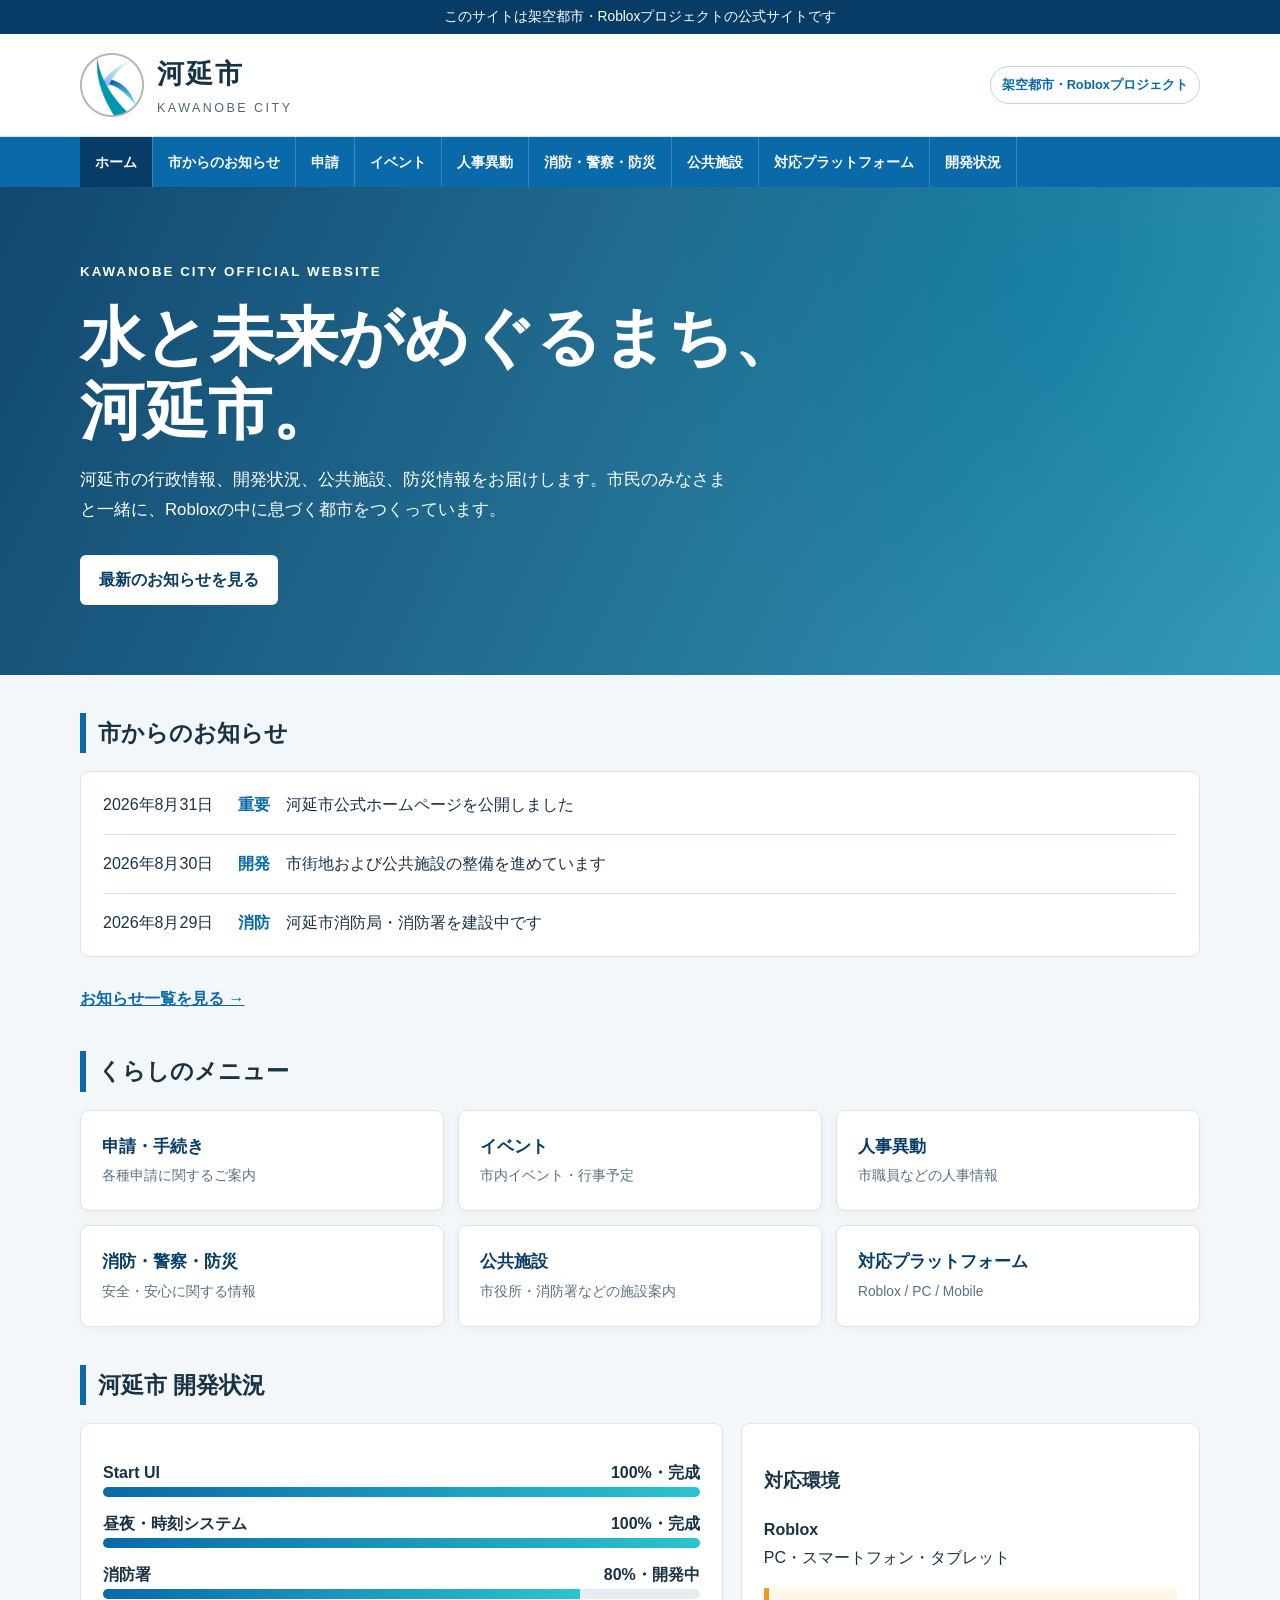
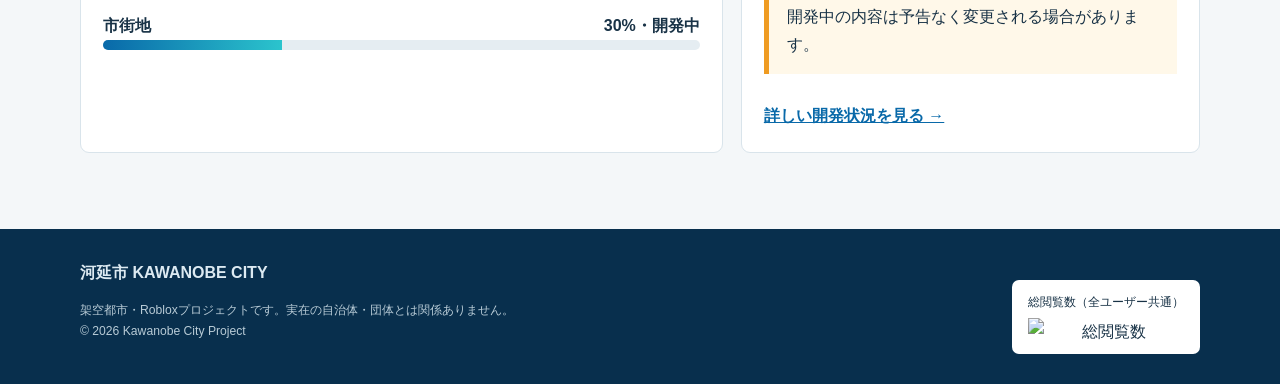
==== index.html @ 4b47bb22 "Rename fire headquarters to fire bureau" ====
<!doctype html>
<html lang="ja">
<head>
  <meta charset="utf-8">
  <meta name="viewport" content="width=device-width,initial-scale=1">
  <meta name="description" content="架空都市・Robloxプロジェクト『河延市』の公式ホームページです。">
  <title>ホーム｜河延市公式ホームページ</title>
  <link rel="icon" href="assets/kawanobe_logo.png">
  <link rel="stylesheet" href="styles.css">
</head>
<body>
  <div class="noticebar">このサイトは架空都市・Robloxプロジェクトの公式サイトです</div>
  <header class="site-header"><div class="wrap head"><a class="brand" href="index.html"><img src="assets/kawanobe_logo.png" alt="河延市章"><div><strong>河延市</strong><span>KAWANOBE CITY</span></div></a><div class="badge">架空都市・Robloxプロジェクト</div></div></header>
  <nav aria-label="主要メニュー"><div class="wrap nav"><a href="index.html" aria-current="page">ホーム</a><a href="notices.html">市からのお知らせ</a><a href="applications.html">申請</a><a href="events.html">イベント</a><a href="personnel.html">人事異動</a><a href="safety.html">消防・警察・防災</a><a href="facilities.html">公共施設</a><a href="platforms.html">対応プラットフォーム</a><a href="development.html">開発状況</a></div></nav>
  <section class="hero"><div class="wrap"><small>KAWANOBE CITY OFFICIAL WEBSITE</small><h1>水と未来がめぐるまち、<br>河延市。</h1><p>河延市の行政情報、開発状況、公共施設、防災情報をお届けします。市民のみなさまと一緒に、Robloxの中に息づく都市をつくっています。</p><a class="cta" href="notices.html">最新のお知らせを見る</a></div></section>
  <main class="wrap">
    <section class="section"><h2 class="title">市からのお知らせ</h2><div class="news"><article><time>2026年8月31日</time><div><span class="tag">重要</span>　河延市公式ホームページを公開しました</div></article><article><time>2026年8月30日</time><div><span class="tag">開発</span>　市街地および公共施設の整備を進めています</div></article><article><time>2026年8月29日</time><div><span class="tag">消防</span>　河延市消防局・消防署を建設中です</div></article></div><div class="back-row"><a href="notices.html">お知らせ一覧を見る →</a></div></section>
    <section class="section"><h2 class="title">くらしのメニュー</h2><div class="grid"><a class="card" href="applications.html"><b>申請・手続き</b><span>各種申請に関するご案内</span></a><a class="card" href="events.html"><b>イベント</b><span>市内イベント・行事予定</span></a><a class="card" href="personnel.html"><b>人事異動</b><span>市職員などの人事情報</span></a><a class="card" href="safety.html"><b>消防・警察・防災</b><span>安全・安心に関する情報</span></a><a class="card" href="facilities.html"><b>公共施設</b><span>市役所・消防署などの施設案内</span></a><a class="card" href="platforms.html"><b>対応プラットフォーム</b><span>Roblox / PC / Mobile</span></a></div></section>
    <section class="section"><h2 class="title">河延市 開発状況</h2><div class="panels"><div class="panel"><div class="status"><div class="status-head"><span>Start UI</span><span>100%・完成</span></div><div class="track"><div class="fill" style="width:100%"></div></div></div><div class="status"><div class="status-head"><span>昼夜・時刻システム</span><span>100%・完成</span></div><div class="track"><div class="fill" style="width:100%"></div></div></div><div class="status"><div class="status-head"><span>消防署</span><span>80%・開発中</span></div><div class="track"><div class="fill" style="width:80%"></div></div></div><div class="status"><div class="status-head"><span>市街地</span><span>30%・開発中</span></div><div class="track"><div class="fill" style="width:30%"></div></div></div></div><div class="panel"><h3>対応環境</h3><p><b>Roblox</b><br>PC・スマートフォン・タブレット</p><div class="alert">開発中の内容は予告なく変更される場合があります。</div><div class="back-row"><a href="development.html">詳しい開発状況を見る →</a></div></div></div></section>
  </main>
  <footer><div class="wrap foot"><div><b>河延市 KAWANOBE CITY</b><p class="fine">架空都市・Robloxプロジェクトです。実在の自治体・団体とは関係ありません。<br>© 2026 Kawanobe City Project</p></div><div class="counter"><span>総閲覧数（全ユーザー共通）</span><img src="https://api.visitorbadge.io/api/visitors?path=https%3A%2F%2Fudonatu1117-lang.github.io%2FKawanobe-City%2F&label=VISITORS&labelColor=%23063c66&countColor=%230969a9&style=flat" alt="総閲覧数" referrerpolicy="no-referrer"></div></div></footer>
</body>
</html>
---- styles.css ----
:root{--blue:#0969a9;--deep:#063c66;--sky:#eaf6fc;--ink:#183246;--line:#d9e4eb;--white:#fff;--green:#16835f}
*{box-sizing:border-box}html{scroll-behavior:smooth}body{margin:0;color:var(--ink);font-family:"Yu Gothic",Meiryo,sans-serif;background:#f4f7f9;line-height:1.75}
a{color:inherit}.wrap{width:min(1120px,calc(100% - 32px));margin:auto}.noticebar{background:var(--deep);color:white;font-size:.86rem;text-align:center;padding:5px}
.site-header{background:#fff;border-bottom:1px solid var(--line)}.head{display:flex;align-items:center;justify-content:space-between;padding:16px 0;gap:20px}.brand{display:flex;align-items:center;text-decoration:none;gap:13px}.brand img{width:64px;height:64px;object-fit:contain}.brand strong{font-size:1.7rem;letter-spacing:.08em}.brand span{display:block;color:#4e6879;font-size:.78rem;letter-spacing:.2em}.badge{padding:7px 11px;border:1px solid #b8d5e5;border-radius:999px;color:var(--blue);font-weight:700;font-size:.8rem}
nav{background:var(--blue);position:sticky;top:0;z-index:5}.nav{display:flex;overflow-x:auto;overscroll-behavior-inline:contain;scrollbar-width:thin}.nav a{flex:0 0 auto;color:#fff;text-decoration:none;padding:13px 15px;font-weight:700;font-size:.88rem;border-right:1px solid #3e87b7}.nav a:hover,.nav a:focus,.nav a[aria-current="page"]{background:var(--deep)}
.hero{background:linear-gradient(115deg,rgba(4,60,102,.94),rgba(12,135,172,.83)),radial-gradient(circle at 80% 20%,#73deed,transparent 36%);color:#fff;padding:70px 0}.hero small{font-weight:700;letter-spacing:.15em}.hero h1{font-size:clamp(2rem,5vw,4.2rem);line-height:1.15;margin:.25em 0}.hero p{max-width:650px;font-size:1.05rem}.cta,.home-link{display:inline-block;margin-top:14px;background:#fff;color:var(--deep);text-decoration:none;font-weight:800;padding:11px 19px;border-radius:6px}
.page-hero{background:linear-gradient(115deg,var(--deep),#0c87ac);color:#fff;padding:42px 0}.page-hero h1{font-size:clamp(1.8rem,4vw,3rem);margin:.1em 0}.page-hero p{margin:.4em 0 0}.breadcrumb{font-size:.85rem}.breadcrumb a{color:#fff}
main{padding:38px 0;min-height:45vh}.section{margin:0 0 38px}.title{font-size:1.45rem;border-left:6px solid var(--blue);padding-left:12px;margin:0 0 18px}.grid{display:grid;grid-template-columns:repeat(3,1fr);gap:14px}.card{display:block;background:#fff;border:1px solid var(--line);border-radius:9px;padding:21px;text-decoration:none;box-shadow:0 3px 12px rgba(18,55,76,.04);transition:.15s}.card:hover{border-color:#68afd4;transform:translateY(-2px)}.card b{display:block;color:var(--deep);font-size:1.05rem}.card span,.muted{font-size:.86rem;color:#597180}
.news,.content-box{background:#fff;border:1px solid var(--line);border-radius:9px;padding:4px 22px}.news article{display:grid;grid-template-columns:120px 1fr;gap:15px;padding:15px 0;border-bottom:1px solid var(--line)}.news article:last-child{border:0}.tag{color:var(--blue);font-weight:700}.panels{display:grid;grid-template-columns:1.4fr 1fr;gap:18px}.panel{background:#fff;border:1px solid var(--line);border-radius:9px;padding:22px}.status{margin:13px 0}.status-head{display:flex;justify-content:space-between;font-weight:700}.track{height:10px;background:#e5edf2;border-radius:10px;overflow:hidden}.fill{height:100%;background:linear-gradient(90deg,var(--blue),#2bc4cd)}.alert{border-left:5px solid #ef9b21;background:#fff8e9;padding:15px 18px}.back-row{margin-top:28px}.back-row a{color:var(--blue);font-weight:700}
footer{background:#082f4d;color:#dceaf2;padding:30px 0}.foot{display:flex;justify-content:space-between;gap:25px;align-items:end}.counter{background:#fff;color:var(--ink);padding:12px 16px;border-radius:7px;text-align:center}.counter span{display:block;font-size:.75rem}.counter img{display:block;margin-top:5px;height:24px}.fine{font-size:.76rem;color:#b8cbd6}
@media(max-width:760px){.head{align-items:flex-start}.badge{display:none}.brand strong{font-size:1.3rem}.brand img{width:52px;height:52px}.hero{padding:48px 0}.grid{grid-template-columns:1fr 1fr}.panels{grid-template-columns:1fr}.foot{display:block}.counter{margin-top:18px;width:max-content;max-width:100%}.news article{grid-template-columns:1fr;gap:2px}}
@media(max-width:460px){.grid{grid-template-columns:1fr}.wrap{width:min(100% - 24px,1120px)}.nav a{padding:12px}.page-hero{padding:32px 0}}
.jma-box{background:#fff;border:1px solid var(--line);border-radius:9px;overflow:hidden}.jma-head{display:flex;align-items:center;justify-content:space-between;gap:16px;background:var(--deep);color:#fff;padding:14px 18px}.jma-head strong{font-size:1.05rem}.jma-controls{display:flex;align-items:center;flex-wrap:wrap;gap:9px}.jma-controls label{font-size:.82rem;font-weight:700}.jma-controls select,.jma-controls button{font:inherit;border-radius:5px;border:1px solid #bfd3df;padding:7px 10px;background:#fff;color:var(--ink)}.jma-controls button{cursor:pointer;font-weight:700}.jma-controls button:hover,.jma-controls button:focus{background:var(--sky)}.jma-body{padding:20px}.jma-status{display:inline-flex;align-items:center;gap:7px;margin:0 0 12px;font-size:.84rem;color:#526c7c}.jma-status::before{content:"";width:9px;height:9px;border-radius:50%;background:var(--green)}.jma-status.loading::before{background:#ef9b21}.jma-status.error::before{background:#bd2837}.jma-headline{font-weight:700;font-size:1.05rem;margin:.25em 0}.jma-meta{font-size:.8rem;color:#597180}.jma-note{font-size:.78rem;color:#597180;margin:14px 0 0}.jma-note a{color:var(--blue);font-weight:700}
@media(max-width:760px){.jma-head{align-items:flex-start;flex-direction:column}.jma-controls{width:100%}.jma-controls select{flex:1;min-width:170px}}
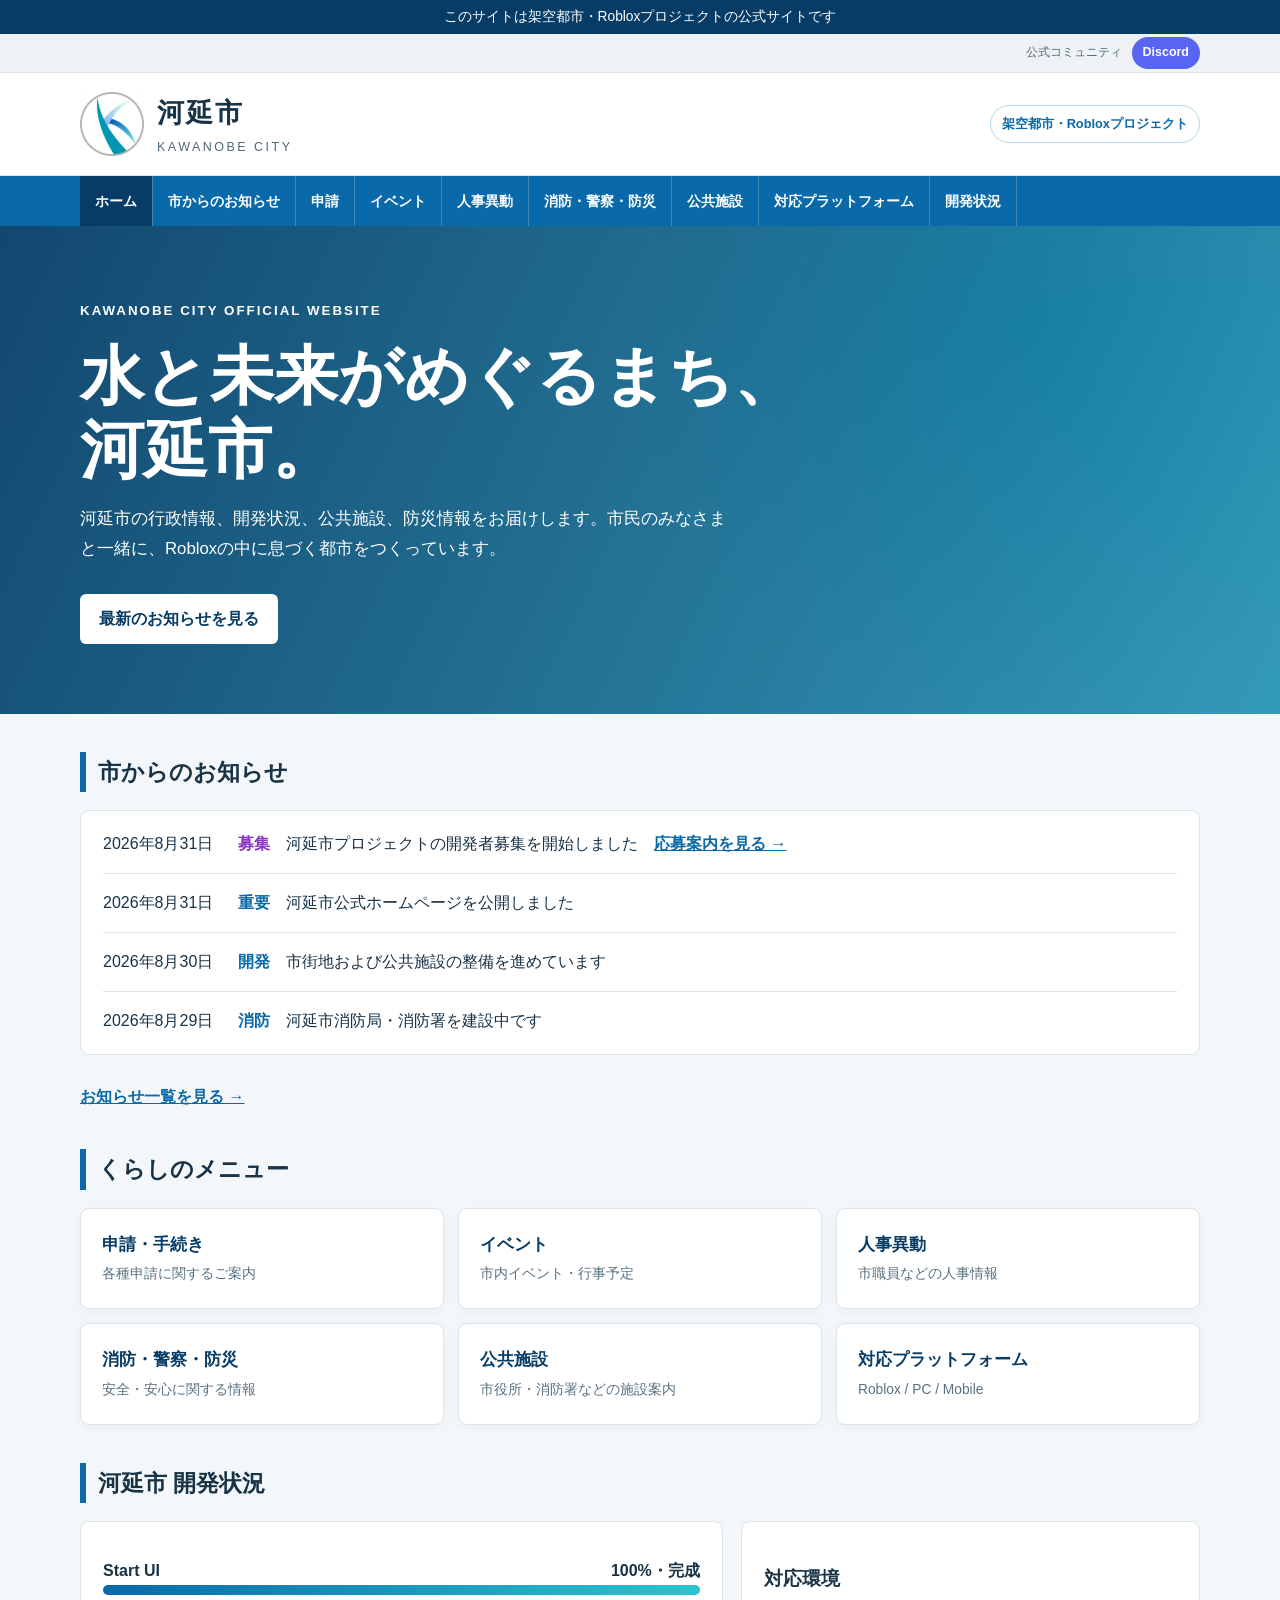
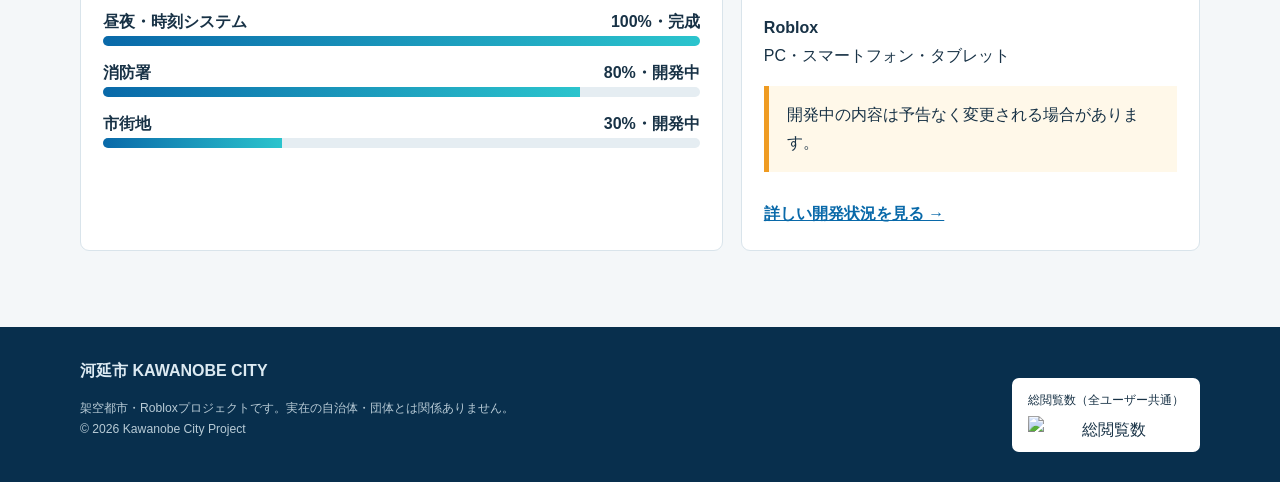
==== commit 73248d39: "Add developer recruitment and Discord app bar" ====
--- a/index.html
+++ b/index.html
@@ -10,11 +10,12 @@
 </head>
 <body>
   <div class="noticebar">このサイトは架空都市・Robloxプロジェクトの公式サイトです</div>
+  <div class="appbar"><div class="wrap appbar-inner"><span>公式コミュニティ</span><a class="app-link discord-link" href="https://discord.gg/ddrW8DJJuH" target="_blank" rel="noopener noreferrer" aria-label="河延市公式Discordサーバーを開く">Discord</a></div></div>
   <header class="site-header"><div class="wrap head"><a class="brand" href="index.html"><img src="assets/kawanobe_logo.png" alt="河延市章"><div><strong>河延市</strong><span>KAWANOBE CITY</span></div></a><div class="badge">架空都市・Robloxプロジェクト</div></div></header>
   <nav aria-label="主要メニュー"><div class="wrap nav"><a href="index.html" aria-current="page">ホーム</a><a href="notices.html">市からのお知らせ</a><a href="applications.html">申請</a><a href="events.html">イベント</a><a href="personnel.html">人事異動</a><a href="safety.html">消防・警察・防災</a><a href="facilities.html">公共施設</a><a href="platforms.html">対応プラットフォーム</a><a href="development.html">開発状況</a></div></nav>
   <section class="hero"><div class="wrap"><small>KAWANOBE CITY OFFICIAL WEBSITE</small><h1>水と未来がめぐるまち、<br>河延市。</h1><p>河延市の行政情報、開発状況、公共施設、防災情報をお届けします。市民のみなさまと一緒に、Robloxの中に息づく都市をつくっています。</p><a class="cta" href="notices.html">最新のお知らせを見る</a></div></section>
   <main class="wrap">
-    <section class="section"><h2 class="title">市からのお知らせ</h2><div class="news"><article><time>2026年8月31日</time><div><span class="tag">重要</span>　河延市公式ホームページを公開しました</div></article><article><time>2026年8月30日</time><div><span class="tag">開発</span>　市街地および公共施設の整備を進めています</div></article><article><time>2026年8月29日</time><div><span class="tag">消防</span>　河延市消防局・消防署を建設中です</div></article></div><div class="back-row"><a href="notices.html">お知らせ一覧を見る →</a></div></section>
+    <section class="section"><h2 class="title">市からのお知らせ</h2><div class="news"><article><time>2026年8月31日</time><div><span class="tag recruit-tag">募集</span>　河延市プロジェクトの開発者募集を開始しました　<a class="news-link" href="applications.html">応募案内を見る →</a></div></article><article><time>2026年8月31日</time><div><span class="tag">重要</span>　河延市公式ホームページを公開しました</div></article><article><time>2026年8月30日</time><div><span class="tag">開発</span>　市街地および公共施設の整備を進めています</div></article><article><time>2026年8月29日</time><div><span class="tag">消防</span>　河延市消防局・消防署を建設中です</div></article></div><div class="back-row"><a href="notices.html">お知らせ一覧を見る →</a></div></section>
     <section class="section"><h2 class="title">くらしのメニュー</h2><div class="grid"><a class="card" href="applications.html"><b>申請・手続き</b><span>各種申請に関するご案内</span></a><a class="card" href="events.html"><b>イベント</b><span>市内イベント・行事予定</span></a><a class="card" href="personnel.html"><b>人事異動</b><span>市職員などの人事情報</span></a><a class="card" href="safety.html"><b>消防・警察・防災</b><span>安全・安心に関する情報</span></a><a class="card" href="facilities.html"><b>公共施設</b><span>市役所・消防署などの施設案内</span></a><a class="card" href="platforms.html"><b>対応プラットフォーム</b><span>Roblox / PC / Mobile</span></a></div></section>
     <section class="section"><h2 class="title">河延市 開発状況</h2><div class="panels"><div class="panel"><div class="status"><div class="status-head"><span>Start UI</span><span>100%・完成</span></div><div class="track"><div class="fill" style="width:100%"></div></div></div><div class="status"><div class="status-head"><span>昼夜・時刻システム</span><span>100%・完成</span></div><div class="track"><div class="fill" style="width:100%"></div></div></div><div class="status"><div class="status-head"><span>消防署</span><span>80%・開発中</span></div><div class="track"><div class="fill" style="width:80%"></div></div></div><div class="status"><div class="status-head"><span>市街地</span><span>30%・開発中</span></div><div class="track"><div class="fill" style="width:30%"></div></div></div></div><div class="panel"><h3>対応環境</h3><p><b>Roblox</b><br>PC・スマートフォン・タブレット</p><div class="alert">開発中の内容は予告なく変更される場合があります。</div><div class="back-row"><a href="development.html">詳しい開発状況を見る →</a></div></div></div></section>
   </main>
--- a/styles.css
+++ b/styles.css
@@ -11,4 +11,6 @@
 @media(max-width:760px){.head{align-items:flex-start}.badge{display:none}.brand strong{font-size:1.3rem}.brand img{width:52px;height:52px}.hero{padding:48px 0}.grid{grid-template-columns:1fr 1fr}.panels{grid-template-columns:1fr}.foot{display:block}.counter{margin-top:18px;width:max-content;max-width:100%}.news article{grid-template-columns:1fr;gap:2px}}
 @media(max-width:460px){.grid{grid-template-columns:1fr}.wrap{width:min(100% - 24px,1120px)}.nav a{padding:12px}.page-hero{padding:32px 0}}
 .jma-box{background:#fff;border:1px solid var(--line);border-radius:9px;overflow:hidden}.jma-head{display:flex;align-items:center;justify-content:space-between;gap:16px;background:var(--deep);color:#fff;padding:14px 18px}.jma-head strong{font-size:1.05rem}.jma-controls{display:flex;align-items:center;flex-wrap:wrap;gap:9px}.jma-controls label{font-size:.82rem;font-weight:700}.jma-controls select,.jma-controls button{font:inherit;border-radius:5px;border:1px solid #bfd3df;padding:7px 10px;background:#fff;color:var(--ink)}.jma-controls button{cursor:pointer;font-weight:700}.jma-controls button:hover,.jma-controls button:focus{background:var(--sky)}.jma-body{padding:20px}.jma-status{display:inline-flex;align-items:center;gap:7px;margin:0 0 12px;font-size:.84rem;color:#526c7c}.jma-status::before{content:"";width:9px;height:9px;border-radius:50%;background:var(--green)}.jma-status.loading::before{background:#ef9b21}.jma-status.error::before{background:#bd2837}.jma-headline{font-weight:700;font-size:1.05rem;margin:.25em 0}.jma-meta{font-size:.8rem;color:#597180}.jma-note{font-size:.78rem;color:#597180;margin:14px 0 0}.jma-note a{color:var(--blue);font-weight:700}
-@media(max-width:760px){.jma-head{align-items:flex-start;flex-direction:column}.jma-controls{width:100%}.jma-controls select{flex:1;min-width:170px}}+@media(max-width:760px){.jma-head{align-items:flex-start;flex-direction:column}.jma-controls{width:100%}.jma-controls select{flex:1;min-width:170px}}
+.appbar{background:#eef2f5;border-bottom:1px solid var(--line)}.appbar-inner{min-height:38px;display:flex;justify-content:flex-end;align-items:center;gap:10px;font-size:.78rem;color:#536b7b}.app-link{display:inline-flex;align-items:center;gap:6px;text-decoration:none;font-weight:800;padding:5px 11px;border-radius:999px}.discord-link{background:#5865f2;color:#fff}.discord-link:hover,.discord-link:focus{background:#414bb9}.news-link{color:var(--blue);font-weight:700;white-space:nowrap}.recruit-tag{color:#8a35c1}.recruit-box{background:#fff;border:1px solid #cbd2ff;border-top:5px solid #5865f2;border-radius:9px;padding:24px;box-shadow:0 3px 12px rgba(18,55,76,.05)}.recruit-box h3{font-size:1.35rem;margin:.45em 0}.recruit-label{display:inline-block;background:#5865f2;color:#fff;font-size:.78rem;font-weight:800;padding:3px 10px;border-radius:999px}.apply-guide{font-weight:800;margin:22px 0 7px}.discord-cta{display:inline-block;background:#5865f2;color:#fff;text-decoration:none;font-weight:800;padding:11px 18px;border-radius:6px}.discord-cta:hover,.discord-cta:focus{background:#414bb9}
+@media(max-width:460px){.appbar-inner{justify-content:space-between}.news-link{display:block;margin-top:4px}.discord-cta{width:100%;text-align:center}}
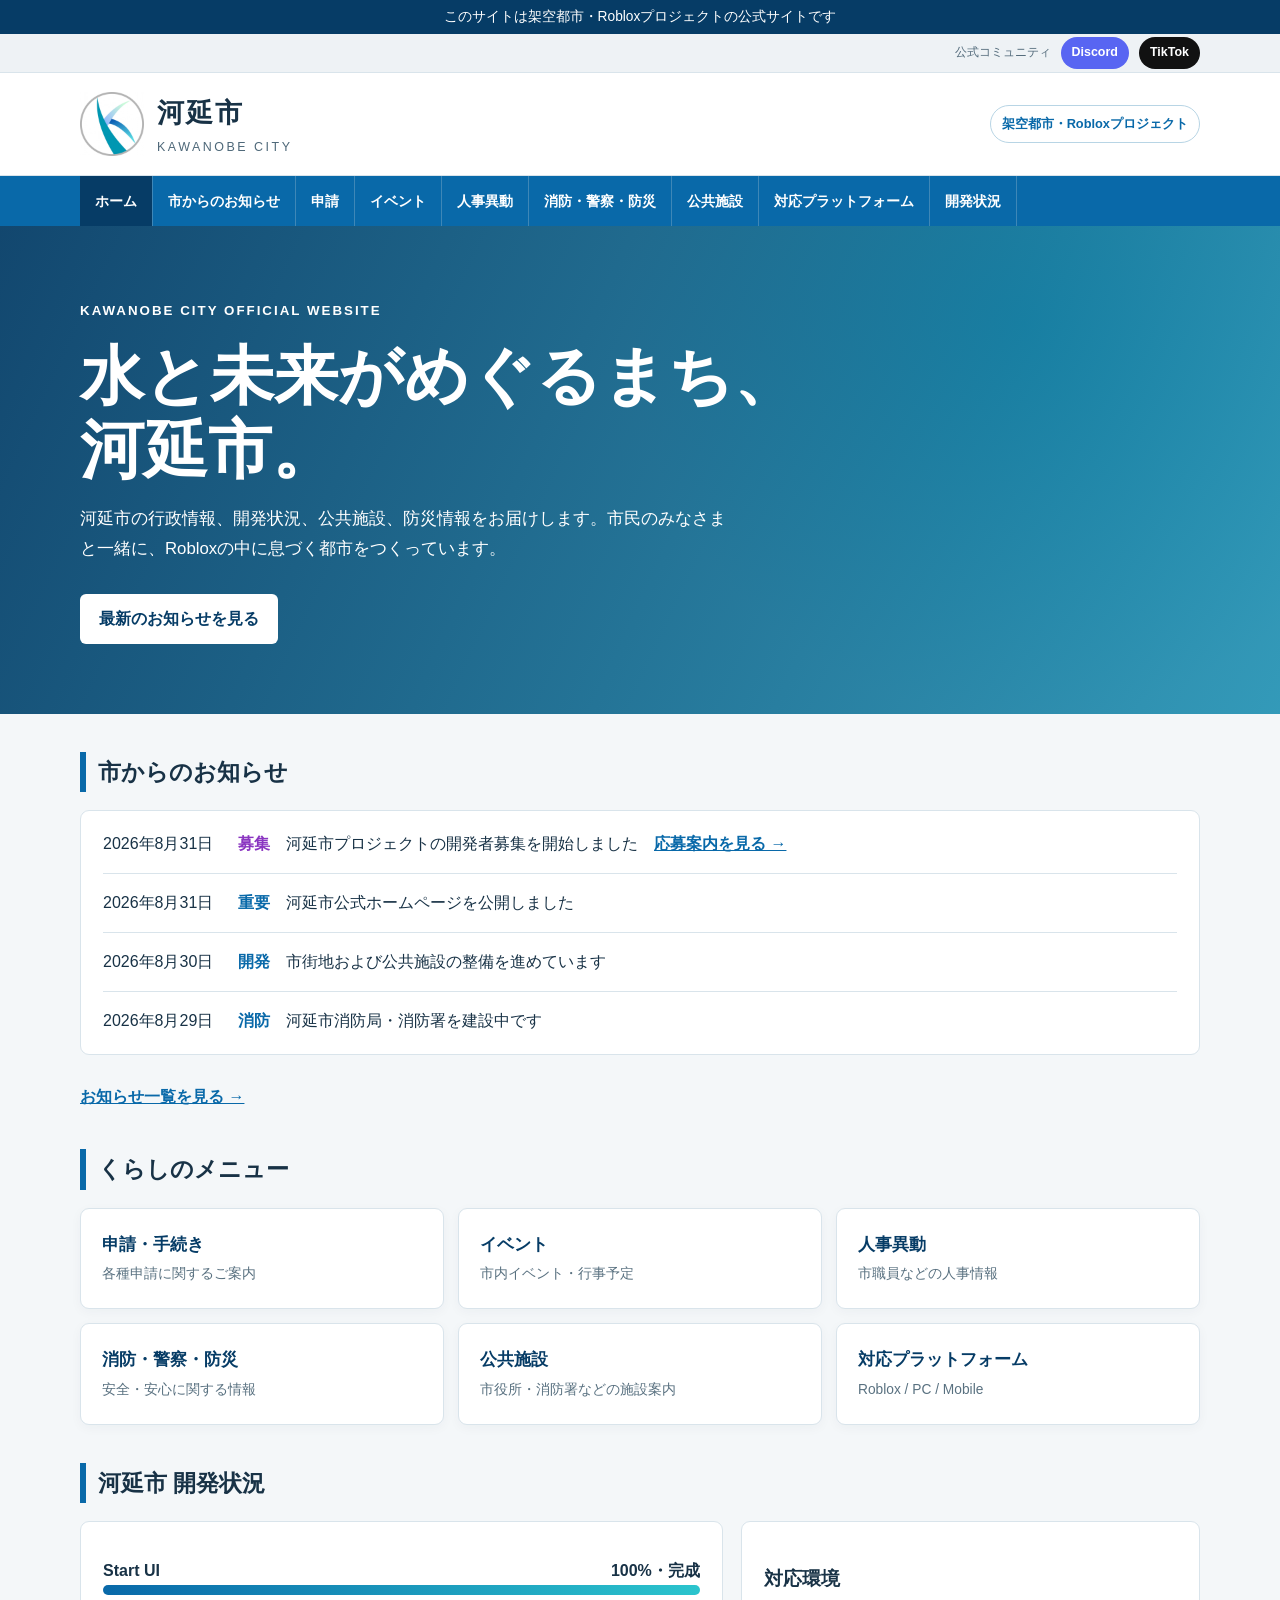
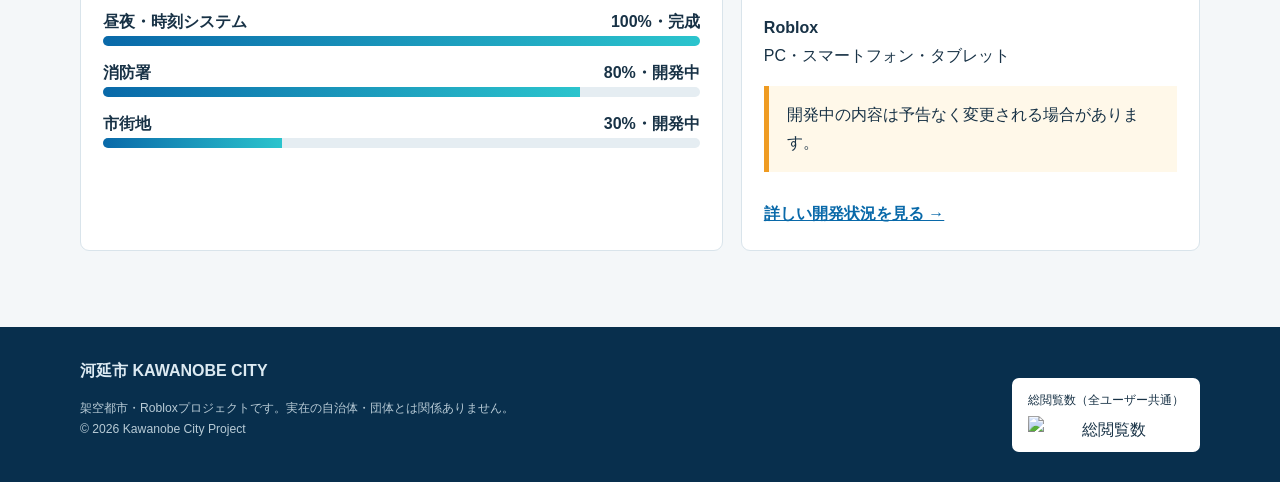
==== commit cecf5873: "Add TikTok to official app bar" ====
--- a/index.html
+++ b/index.html
@@ -10,7 +10,7 @@
 </head>
 <body>
   <div class="noticebar">このサイトは架空都市・Robloxプロジェクトの公式サイトです</div>
-  <div class="appbar"><div class="wrap appbar-inner"><span>公式コミュニティ</span><a class="app-link discord-link" href="https://discord.gg/ddrW8DJJuH" target="_blank" rel="noopener noreferrer" aria-label="河延市公式Discordサーバーを開く">Discord</a></div></div>
+  <div class="appbar"><div class="wrap appbar-inner"><span>公式コミュニティ</span><a class="app-link discord-link" href="https://discord.gg/ddrW8DJJuH" target="_blank" rel="noopener noreferrer" aria-label="河延市公式Discordサーバーを開く">Discord</a><a class="app-link tiktok-link" href="https://www.tiktok.com/@dev.awara.city.koho?_r=1&amp;_t=ZS-99KgAbWkgnH" target="_blank" rel="noopener noreferrer" aria-label="河延市公式TikTokを開く">TikTok</a></div></div>
   <header class="site-header"><div class="wrap head"><a class="brand" href="index.html"><img src="assets/kawanobe_logo.png" alt="河延市章"><div><strong>河延市</strong><span>KAWANOBE CITY</span></div></a><div class="badge">架空都市・Robloxプロジェクト</div></div></header>
   <nav aria-label="主要メニュー"><div class="wrap nav"><a href="index.html" aria-current="page">ホーム</a><a href="notices.html">市からのお知らせ</a><a href="applications.html">申請</a><a href="events.html">イベント</a><a href="personnel.html">人事異動</a><a href="safety.html">消防・警察・防災</a><a href="facilities.html">公共施設</a><a href="platforms.html">対応プラットフォーム</a><a href="development.html">開発状況</a></div></nav>
   <section class="hero"><div class="wrap"><small>KAWANOBE CITY OFFICIAL WEBSITE</small><h1>水と未来がめぐるまち、<br>河延市。</h1><p>河延市の行政情報、開発状況、公共施設、防災情報をお届けします。市民のみなさまと一緒に、Robloxの中に息づく都市をつくっています。</p><a class="cta" href="notices.html">最新のお知らせを見る</a></div></section>
--- a/styles.css
+++ b/styles.css
@@ -14,3 +14,5 @@
 @media(max-width:760px){.jma-head{align-items:flex-start;flex-direction:column}.jma-controls{width:100%}.jma-controls select{flex:1;min-width:170px}}
 .appbar{background:#eef2f5;border-bottom:1px solid var(--line)}.appbar-inner{min-height:38px;display:flex;justify-content:flex-end;align-items:center;gap:10px;font-size:.78rem;color:#536b7b}.app-link{display:inline-flex;align-items:center;gap:6px;text-decoration:none;font-weight:800;padding:5px 11px;border-radius:999px}.discord-link{background:#5865f2;color:#fff}.discord-link:hover,.discord-link:focus{background:#414bb9}.news-link{color:var(--blue);font-weight:700;white-space:nowrap}.recruit-tag{color:#8a35c1}.recruit-box{background:#fff;border:1px solid #cbd2ff;border-top:5px solid #5865f2;border-radius:9px;padding:24px;box-shadow:0 3px 12px rgba(18,55,76,.05)}.recruit-box h3{font-size:1.35rem;margin:.45em 0}.recruit-label{display:inline-block;background:#5865f2;color:#fff;font-size:.78rem;font-weight:800;padding:3px 10px;border-radius:999px}.apply-guide{font-weight:800;margin:22px 0 7px}.discord-cta{display:inline-block;background:#5865f2;color:#fff;text-decoration:none;font-weight:800;padding:11px 18px;border-radius:6px}.discord-cta:hover,.discord-cta:focus{background:#414bb9}
 @media(max-width:460px){.appbar-inner{justify-content:space-between}.news-link{display:block;margin-top:4px}.discord-cta{width:100%;text-align:center}}
+
+.tiktok-link{background:#111;color:#fff}.tiktok-link:hover,.tiktok-link:focus{background:#333}
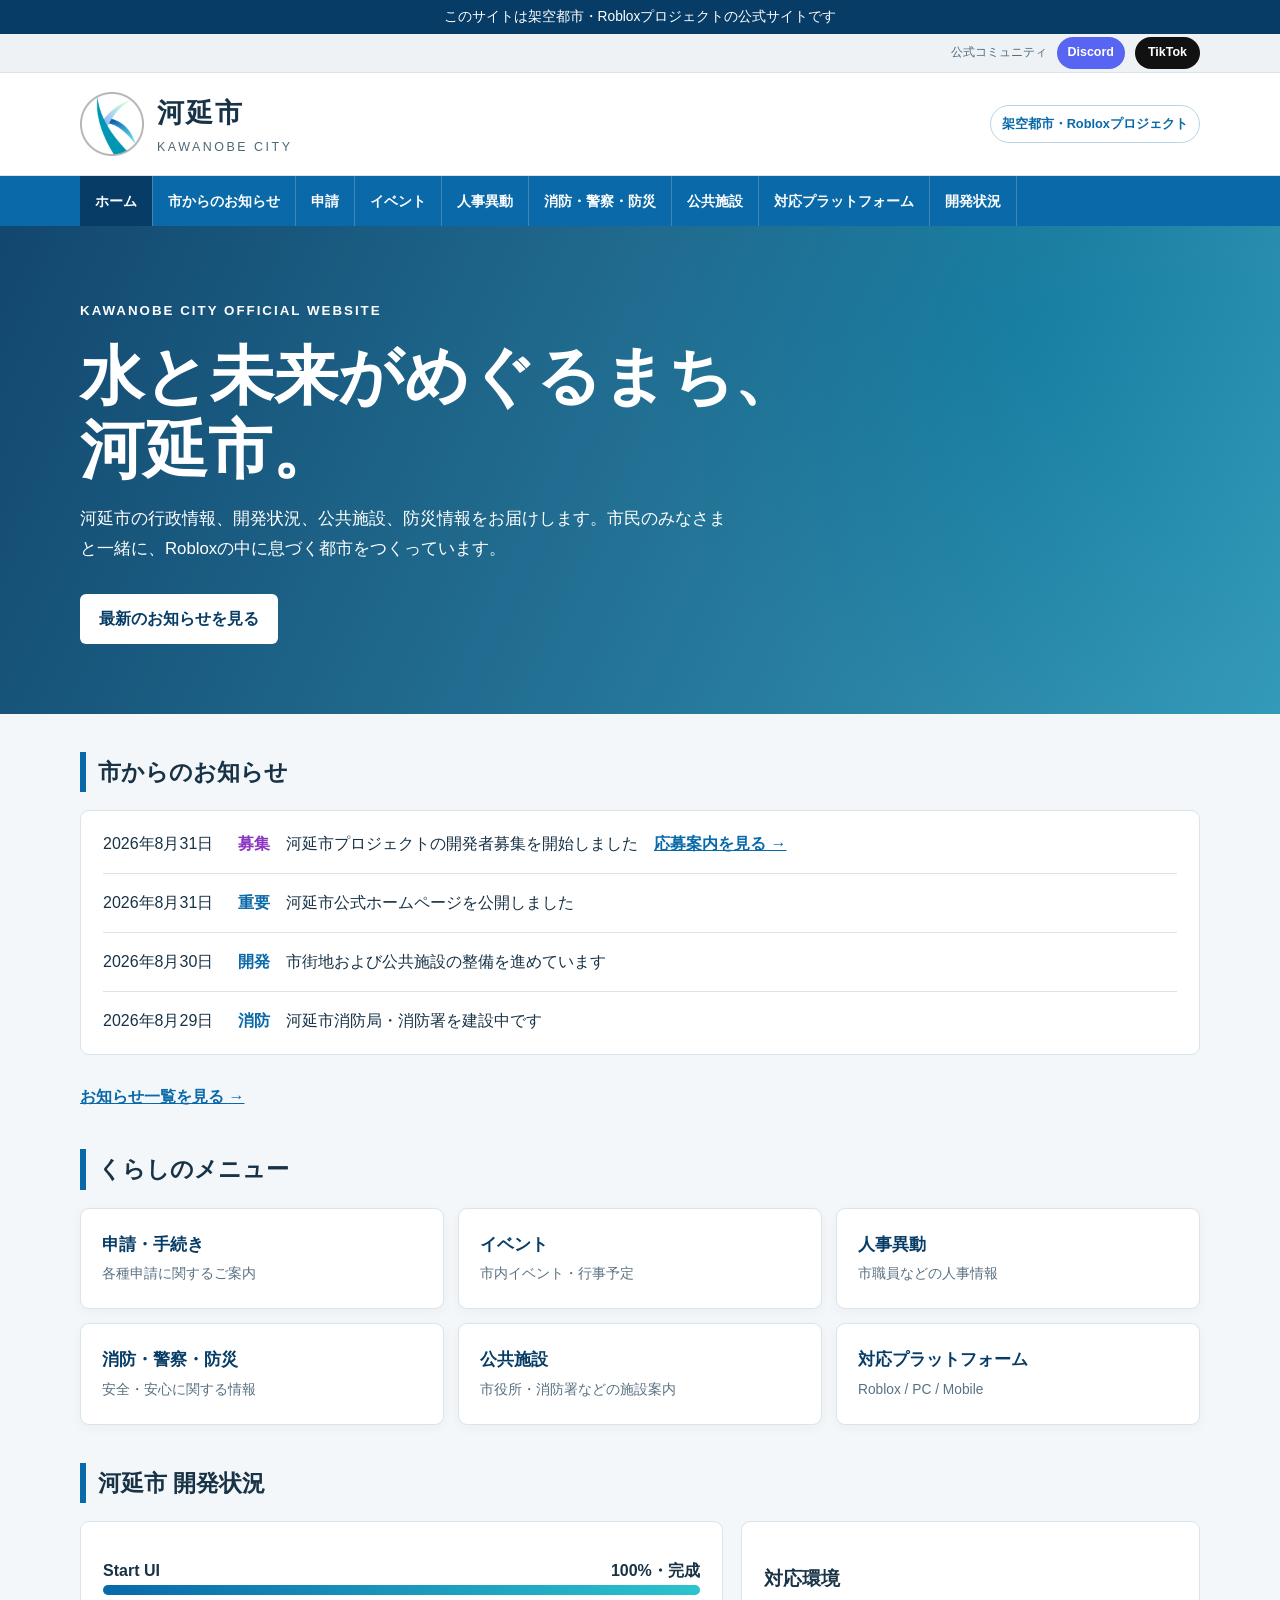
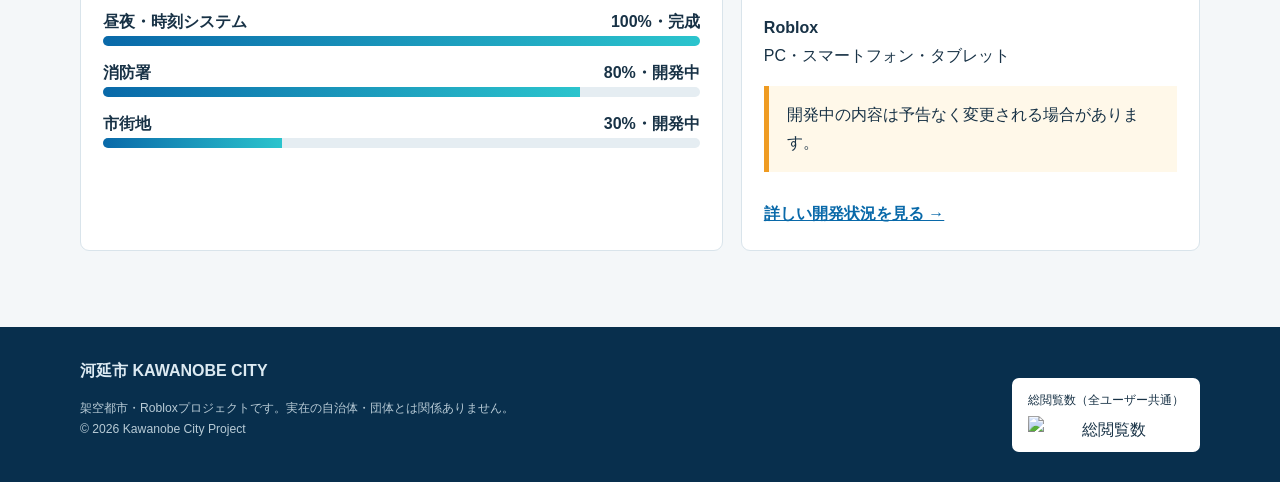
==== commit 935ddcf0: "Ensure rounded TikTok button styling" ====
--- a/index.html
+++ b/index.html
@@ -6,7 +6,7 @@
   <meta name="description" content="架空都市・Robloxプロジェクト『河延市』の公式ホームページです。">
   <title>ホーム｜河延市公式ホームページ</title>
   <link rel="icon" href="assets/kawanobe_logo.png">
-  <link rel="stylesheet" href="styles.css">
+  <link rel="stylesheet" href="styles.css?v=20260831-2">
 </head>
 <body>
   <div class="noticebar">このサイトは架空都市・Robloxプロジェクトの公式サイトです</div>
--- a/styles.css
+++ b/styles.css
@@ -16,3 +16,5 @@
 @media(max-width:460px){.appbar-inner{justify-content:space-between}.news-link{display:block;margin-top:4px}.discord-cta{width:100%;text-align:center}}
 
 .tiktok-link{background:#111;color:#fff}.tiktok-link:hover,.tiktok-link:focus{background:#333}
+
+.tiktok-link{display:inline-flex;background:#111;color:#fff;border-radius:999px;padding:5px 13px}.tiktok-link:hover,.tiktok-link:focus{background:#333;color:#fff}
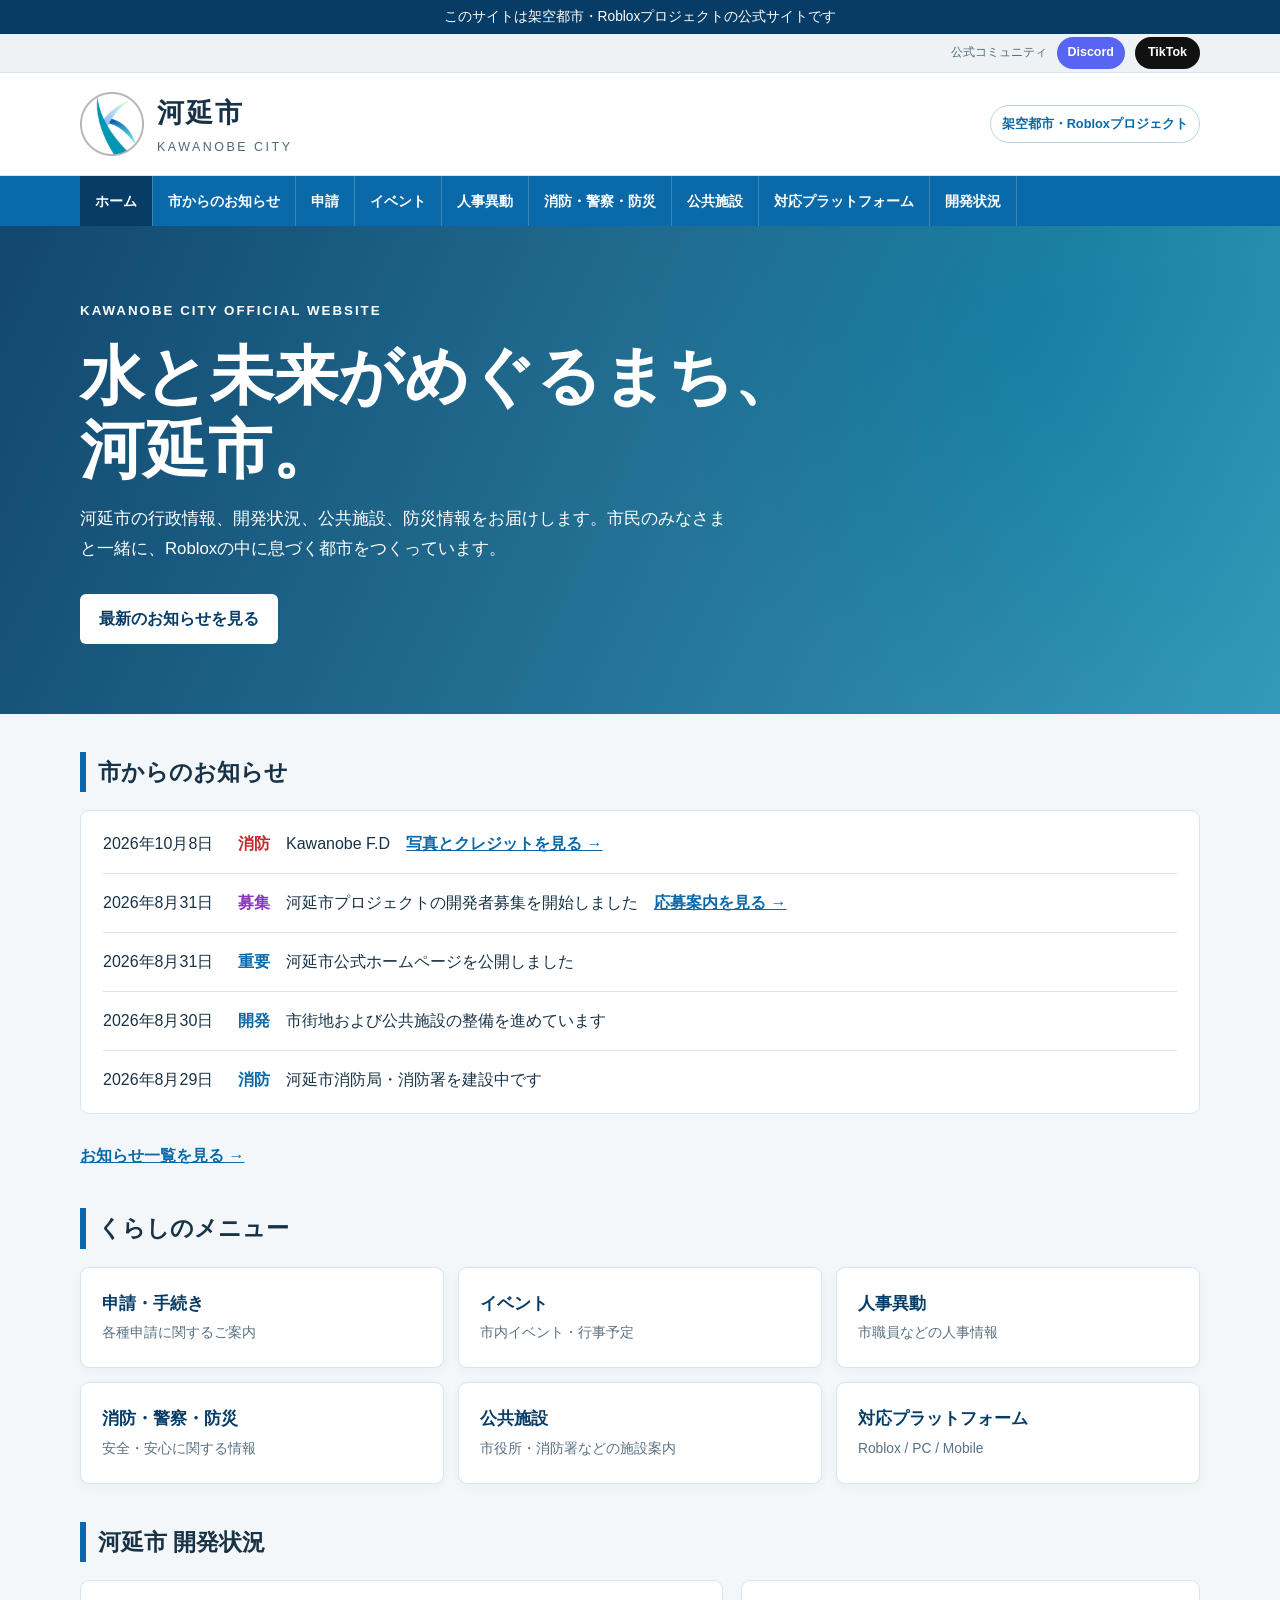
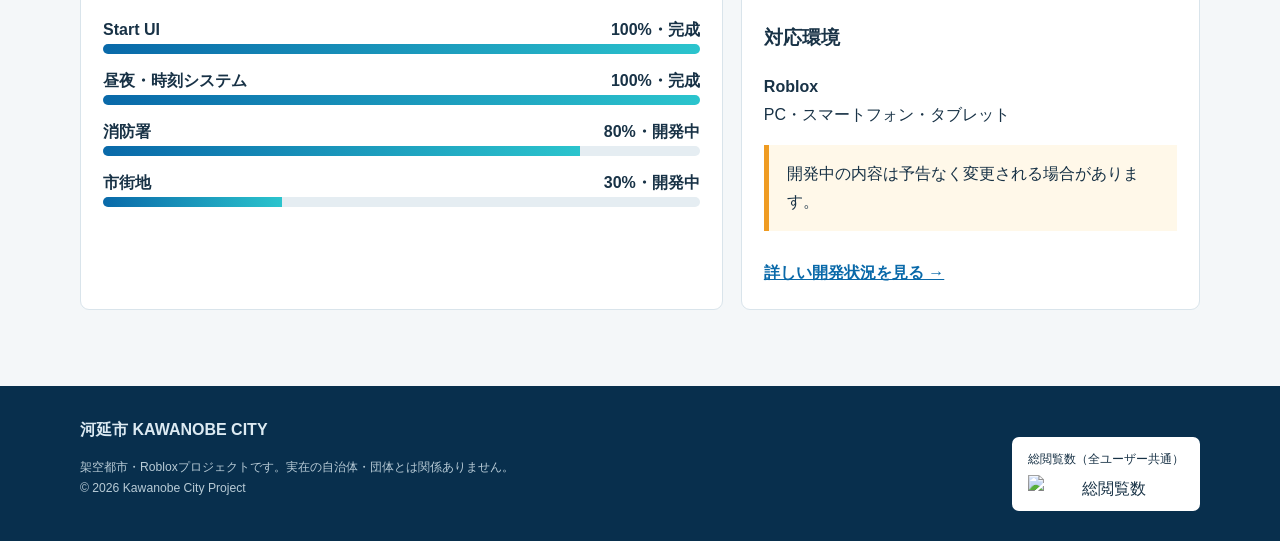
==== commit a63829b4: "Publish Kawanobe F.D news and credits" ====
--- a/index.html
+++ b/index.html
@@ -6,7 +6,7 @@
   <meta name="description" content="架空都市・Robloxプロジェクト『河延市』の公式ホームページです。">
   <title>ホーム｜河延市公式ホームページ</title>
   <link rel="icon" href="assets/kawanobe_logo.png">
-  <link rel="stylesheet" href="styles.css?v=20260831-2">
+  <link rel="stylesheet" href="styles.css?v=20261008">
 </head>
 <body>
   <div class="noticebar">このサイトは架空都市・Robloxプロジェクトの公式サイトです</div>
@@ -15,7 +15,7 @@
   <nav aria-label="主要メニュー"><div class="wrap nav"><a href="index.html" aria-current="page">ホーム</a><a href="notices.html">市からのお知らせ</a><a href="applications.html">申請</a><a href="events.html">イベント</a><a href="personnel.html">人事異動</a><a href="safety.html">消防・警察・防災</a><a href="facilities.html">公共施設</a><a href="platforms.html">対応プラットフォーム</a><a href="development.html">開発状況</a></div></nav>
   <section class="hero"><div class="wrap"><small>KAWANOBE CITY OFFICIAL WEBSITE</small><h1>水と未来がめぐるまち、<br>河延市。</h1><p>河延市の行政情報、開発状況、公共施設、防災情報をお届けします。市民のみなさまと一緒に、Robloxの中に息づく都市をつくっています。</p><a class="cta" href="notices.html">最新のお知らせを見る</a></div></section>
   <main class="wrap">
-    <section class="section"><h2 class="title">市からのお知らせ</h2><div class="news"><article><time>2026年8月31日</time><div><span class="tag recruit-tag">募集</span>　河延市プロジェクトの開発者募集を開始しました　<a class="news-link" href="applications.html">応募案内を見る →</a></div></article><article><time>2026年8月31日</time><div><span class="tag">重要</span>　河延市公式ホームページを公開しました</div></article><article><time>2026年8月30日</time><div><span class="tag">開発</span>　市街地および公共施設の整備を進めています</div></article><article><time>2026年8月29日</time><div><span class="tag">消防</span>　河延市消防局・消防署を建設中です</div></article></div><div class="back-row"><a href="notices.html">お知らせ一覧を見る →</a></div></section>
+    <section class="section"><h2 class="title">市からのお知らせ</h2><div class="news"><article><time>2026年10月8日</time><div><span class="tag fd-tag">消防</span>　Kawanobe F.D　<a class="news-link" href="notices.html#kawanobe-fd">写真とクレジットを見る →</a></div></article><article><time>2026年8月31日</time><div><span class="tag recruit-tag">募集</span>　河延市プロジェクトの開発者募集を開始しました　<a class="news-link" href="applications.html">応募案内を見る →</a></div></article><article><time>2026年8月31日</time><div><span class="tag">重要</span>　河延市公式ホームページを公開しました</div></article><article><time>2026年8月30日</time><div><span class="tag">開発</span>　市街地および公共施設の整備を進めています</div></article><article><time>2026年8月29日</time><div><span class="tag">消防</span>　河延市消防局・消防署を建設中です</div></article></div><div class="back-row"><a href="notices.html">お知らせ一覧を見る →</a></div></section>
     <section class="section"><h2 class="title">くらしのメニュー</h2><div class="grid"><a class="card" href="applications.html"><b>申請・手続き</b><span>各種申請に関するご案内</span></a><a class="card" href="events.html"><b>イベント</b><span>市内イベント・行事予定</span></a><a class="card" href="personnel.html"><b>人事異動</b><span>市職員などの人事情報</span></a><a class="card" href="safety.html"><b>消防・警察・防災</b><span>安全・安心に関する情報</span></a><a class="card" href="facilities.html"><b>公共施設</b><span>市役所・消防署などの施設案内</span></a><a class="card" href="platforms.html"><b>対応プラットフォーム</b><span>Roblox / PC / Mobile</span></a></div></section>
     <section class="section"><h2 class="title">河延市 開発状況</h2><div class="panels"><div class="panel"><div class="status"><div class="status-head"><span>Start UI</span><span>100%・完成</span></div><div class="track"><div class="fill" style="width:100%"></div></div></div><div class="status"><div class="status-head"><span>昼夜・時刻システム</span><span>100%・完成</span></div><div class="track"><div class="fill" style="width:100%"></div></div></div><div class="status"><div class="status-head"><span>消防署</span><span>80%・開発中</span></div><div class="track"><div class="fill" style="width:80%"></div></div></div><div class="status"><div class="status-head"><span>市街地</span><span>30%・開発中</span></div><div class="track"><div class="fill" style="width:30%"></div></div></div></div><div class="panel"><h3>対応環境</h3><p><b>Roblox</b><br>PC・スマートフォン・タブレット</p><div class="alert">開発中の内容は予告なく変更される場合があります。</div><div class="back-row"><a href="development.html">詳しい開発状況を見る →</a></div></div></div></section>
   </main>
--- a/styles.css
+++ b/styles.css
@@ -18,3 +18,7 @@
 .tiktok-link{background:#111;color:#fff}.tiktok-link:hover,.tiktok-link:focus{background:#333}
 
 .tiktok-link{display:inline-flex;background:#111;color:#fff;border-radius:999px;padding:5px 13px}.tiktok-link:hover,.tiktok-link:focus{background:#333;color:#fff}
+
+.feature-notice{display:grid;grid-template-columns:minmax(240px,.72fr) 1.6fr;gap:22px;background:#fff;border:1px solid var(--line);border-radius:12px;padding:22px;box-shadow:0 5px 18px rgba(18,55,76,.06);scroll-margin-top:74px}.feature-copy h3{font-size:clamp(1.7rem,4vw,2.6rem);line-height:1.15;margin:.35em 0}.feature-copy time{margin-left:10px;color:#597180;font-size:.86rem}.fd-tag{color:#c52831}.credits{display:flex;flex-wrap:wrap;gap:8px;margin-top:24px}.credits b{width:100%;text-transform:uppercase;letter-spacing:.12em;font-size:.75rem;color:#597180}.credits span{background:#edf2f5;border-radius:999px;padding:5px 11px;font-weight:700;font-size:.86rem}.fd-gallery{display:grid;grid-template-columns:repeat(2,1fr);gap:8px}.fd-gallery a{display:block;overflow:hidden;border-radius:8px;background:#0b1520;aspect-ratio:16/9}.fd-gallery img{display:block;width:100%;height:100%;object-fit:cover;transition:transform .2s}.fd-gallery a:hover img,.fd-gallery a:focus img{transform:scale(1.025)}.subheading{font-size:1.05rem;margin:28px 0 10px;color:var(--deep)}
+@media(max-width:760px){.feature-notice{grid-template-columns:1fr}.fd-gallery{grid-template-columns:1fr 1fr}}
+@media(max-width:460px){.fd-gallery{grid-template-columns:1fr}}
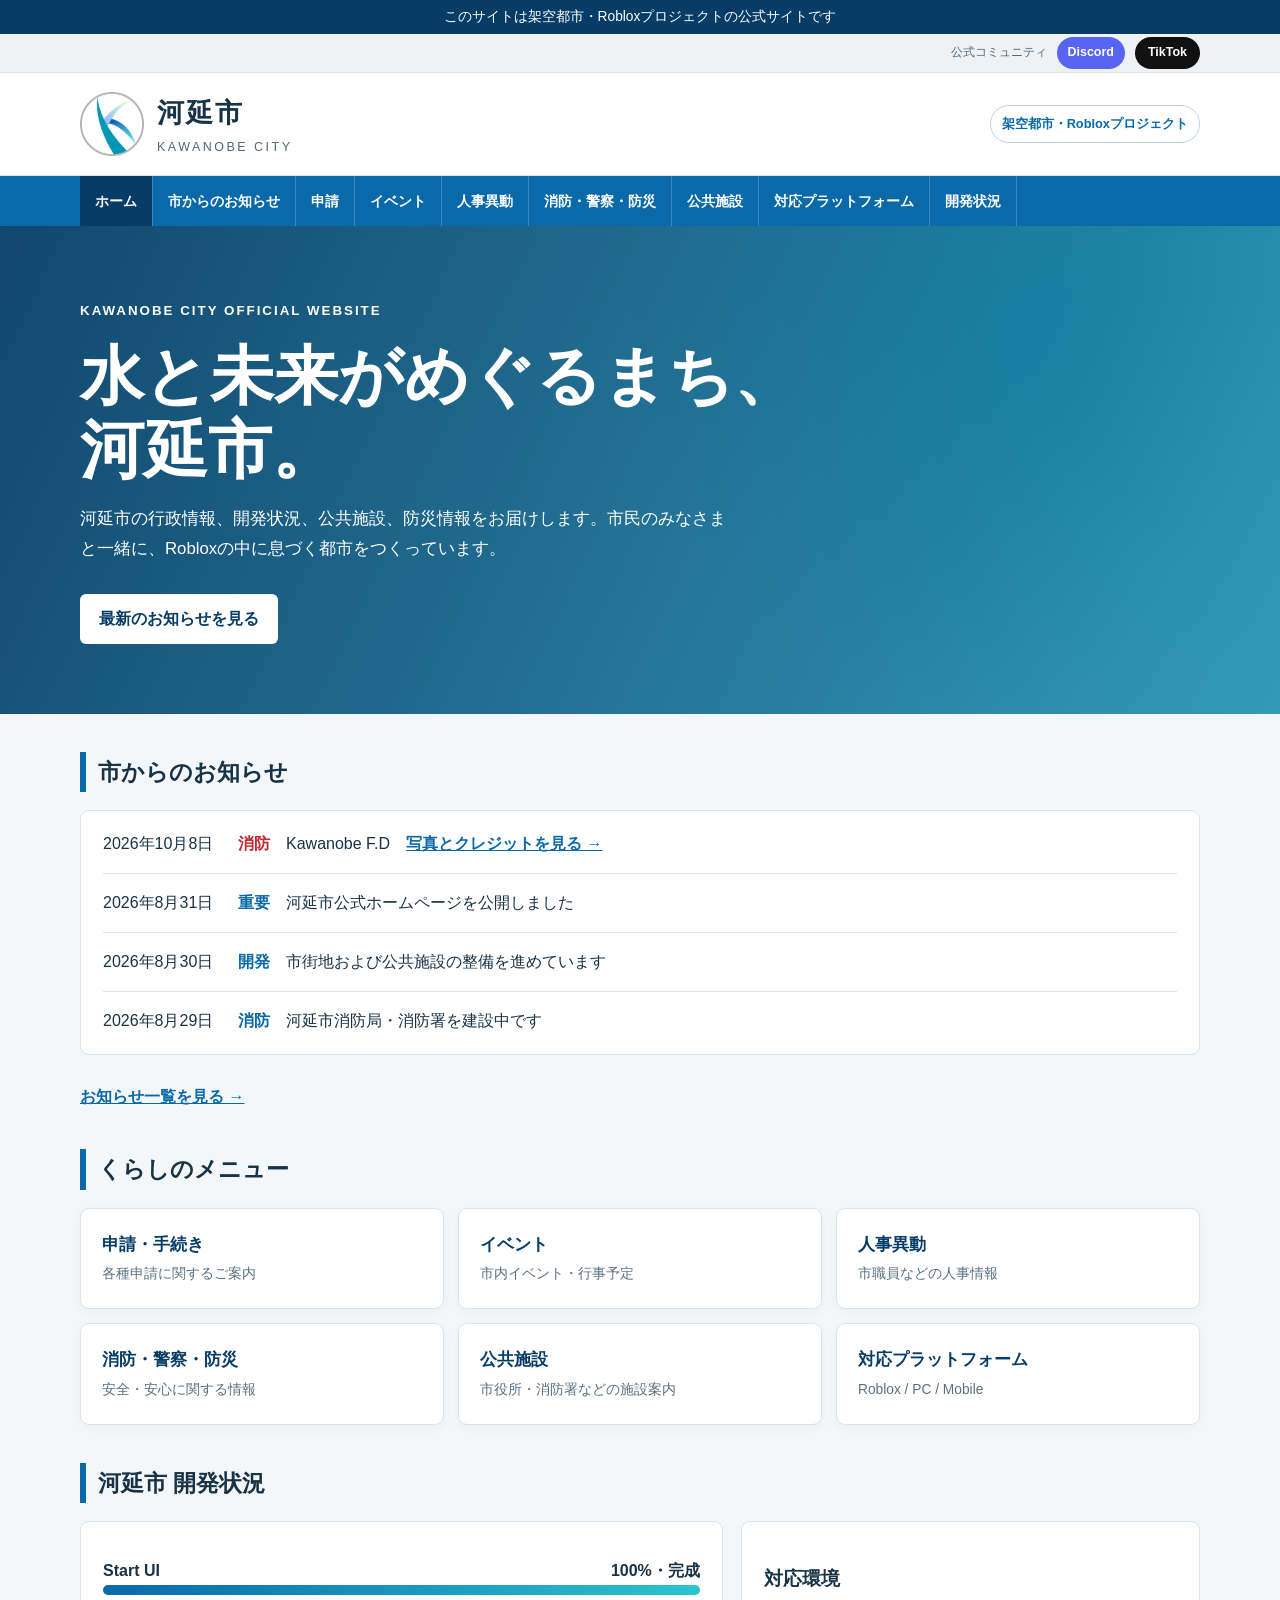
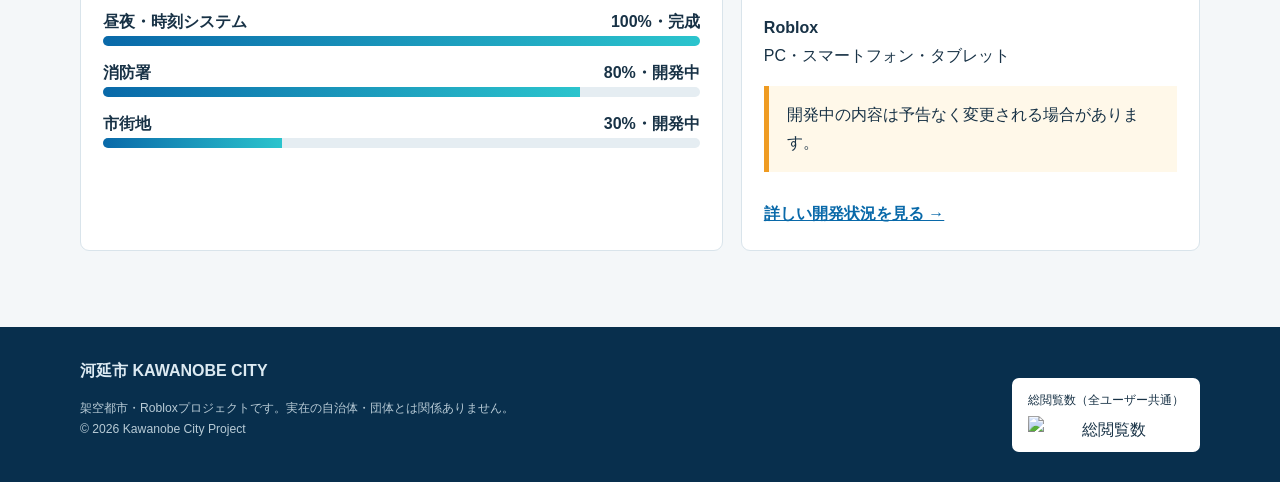
==== commit 340ff9fb: "Close developer recruitment" ====
--- a/index.html
+++ b/index.html
@@ -15,7 +15,7 @@
   <nav aria-label="主要メニュー"><div class="wrap nav"><a href="index.html" aria-current="page">ホーム</a><a href="notices.html">市からのお知らせ</a><a href="applications.html">申請</a><a href="events.html">イベント</a><a href="personnel.html">人事異動</a><a href="safety.html">消防・警察・防災</a><a href="facilities.html">公共施設</a><a href="platforms.html">対応プラットフォーム</a><a href="development.html">開発状況</a></div></nav>
   <section class="hero"><div class="wrap"><small>KAWANOBE CITY OFFICIAL WEBSITE</small><h1>水と未来がめぐるまち、<br>河延市。</h1><p>河延市の行政情報、開発状況、公共施設、防災情報をお届けします。市民のみなさまと一緒に、Robloxの中に息づく都市をつくっています。</p><a class="cta" href="notices.html">最新のお知らせを見る</a></div></section>
   <main class="wrap">
-    <section class="section"><h2 class="title">市からのお知らせ</h2><div class="news"><article><time>2026年10月8日</time><div><span class="tag fd-tag">消防</span>　Kawanobe F.D　<a class="news-link" href="notices.html#kawanobe-fd">写真とクレジットを見る →</a></div></article><article><time>2026年8月31日</time><div><span class="tag recruit-tag">募集</span>　河延市プロジェクトの開発者募集を開始しました　<a class="news-link" href="applications.html">応募案内を見る →</a></div></article><article><time>2026年8月31日</time><div><span class="tag">重要</span>　河延市公式ホームページを公開しました</div></article><article><time>2026年8月30日</time><div><span class="tag">開発</span>　市街地および公共施設の整備を進めています</div></article><article><time>2026年8月29日</time><div><span class="tag">消防</span>　河延市消防局・消防署を建設中です</div></article></div><div class="back-row"><a href="notices.html">お知らせ一覧を見る →</a></div></section>
+    <section class="section"><h2 class="title">市からのお知らせ</h2><div class="news"><article><time>2026年10月8日</time><div><span class="tag fd-tag">消防</span>　Kawanobe F.D　<a class="news-link" href="notices.html#kawanobe-fd">写真とクレジットを見る →</a></div></article><article><time>2026年8月31日</time><div><span class="tag">重要</span>　河延市公式ホームページを公開しました</div></article><article><time>2026年8月30日</time><div><span class="tag">開発</span>　市街地および公共施設の整備を進めています</div></article><article><time>2026年8月29日</time><div><span class="tag">消防</span>　河延市消防局・消防署を建設中です</div></article></div><div class="back-row"><a href="notices.html">お知らせ一覧を見る →</a></div></section>
     <section class="section"><h2 class="title">くらしのメニュー</h2><div class="grid"><a class="card" href="applications.html"><b>申請・手続き</b><span>各種申請に関するご案内</span></a><a class="card" href="events.html"><b>イベント</b><span>市内イベント・行事予定</span></a><a class="card" href="personnel.html"><b>人事異動</b><span>市職員などの人事情報</span></a><a class="card" href="safety.html"><b>消防・警察・防災</b><span>安全・安心に関する情報</span></a><a class="card" href="facilities.html"><b>公共施設</b><span>市役所・消防署などの施設案内</span></a><a class="card" href="platforms.html"><b>対応プラットフォーム</b><span>Roblox / PC / Mobile</span></a></div></section>
     <section class="section"><h2 class="title">河延市 開発状況</h2><div class="panels"><div class="panel"><div class="status"><div class="status-head"><span>Start UI</span><span>100%・完成</span></div><div class="track"><div class="fill" style="width:100%"></div></div></div><div class="status"><div class="status-head"><span>昼夜・時刻システム</span><span>100%・完成</span></div><div class="track"><div class="fill" style="width:100%"></div></div></div><div class="status"><div class="status-head"><span>消防署</span><span>80%・開発中</span></div><div class="track"><div class="fill" style="width:80%"></div></div></div><div class="status"><div class="status-head"><span>市街地</span><span>30%・開発中</span></div><div class="track"><div class="fill" style="width:30%"></div></div></div></div><div class="panel"><h3>対応環境</h3><p><b>Roblox</b><br>PC・スマートフォン・タブレット</p><div class="alert">開発中の内容は予告なく変更される場合があります。</div><div class="back-row"><a href="development.html">詳しい開発状況を見る →</a></div></div></div></section>
   </main>
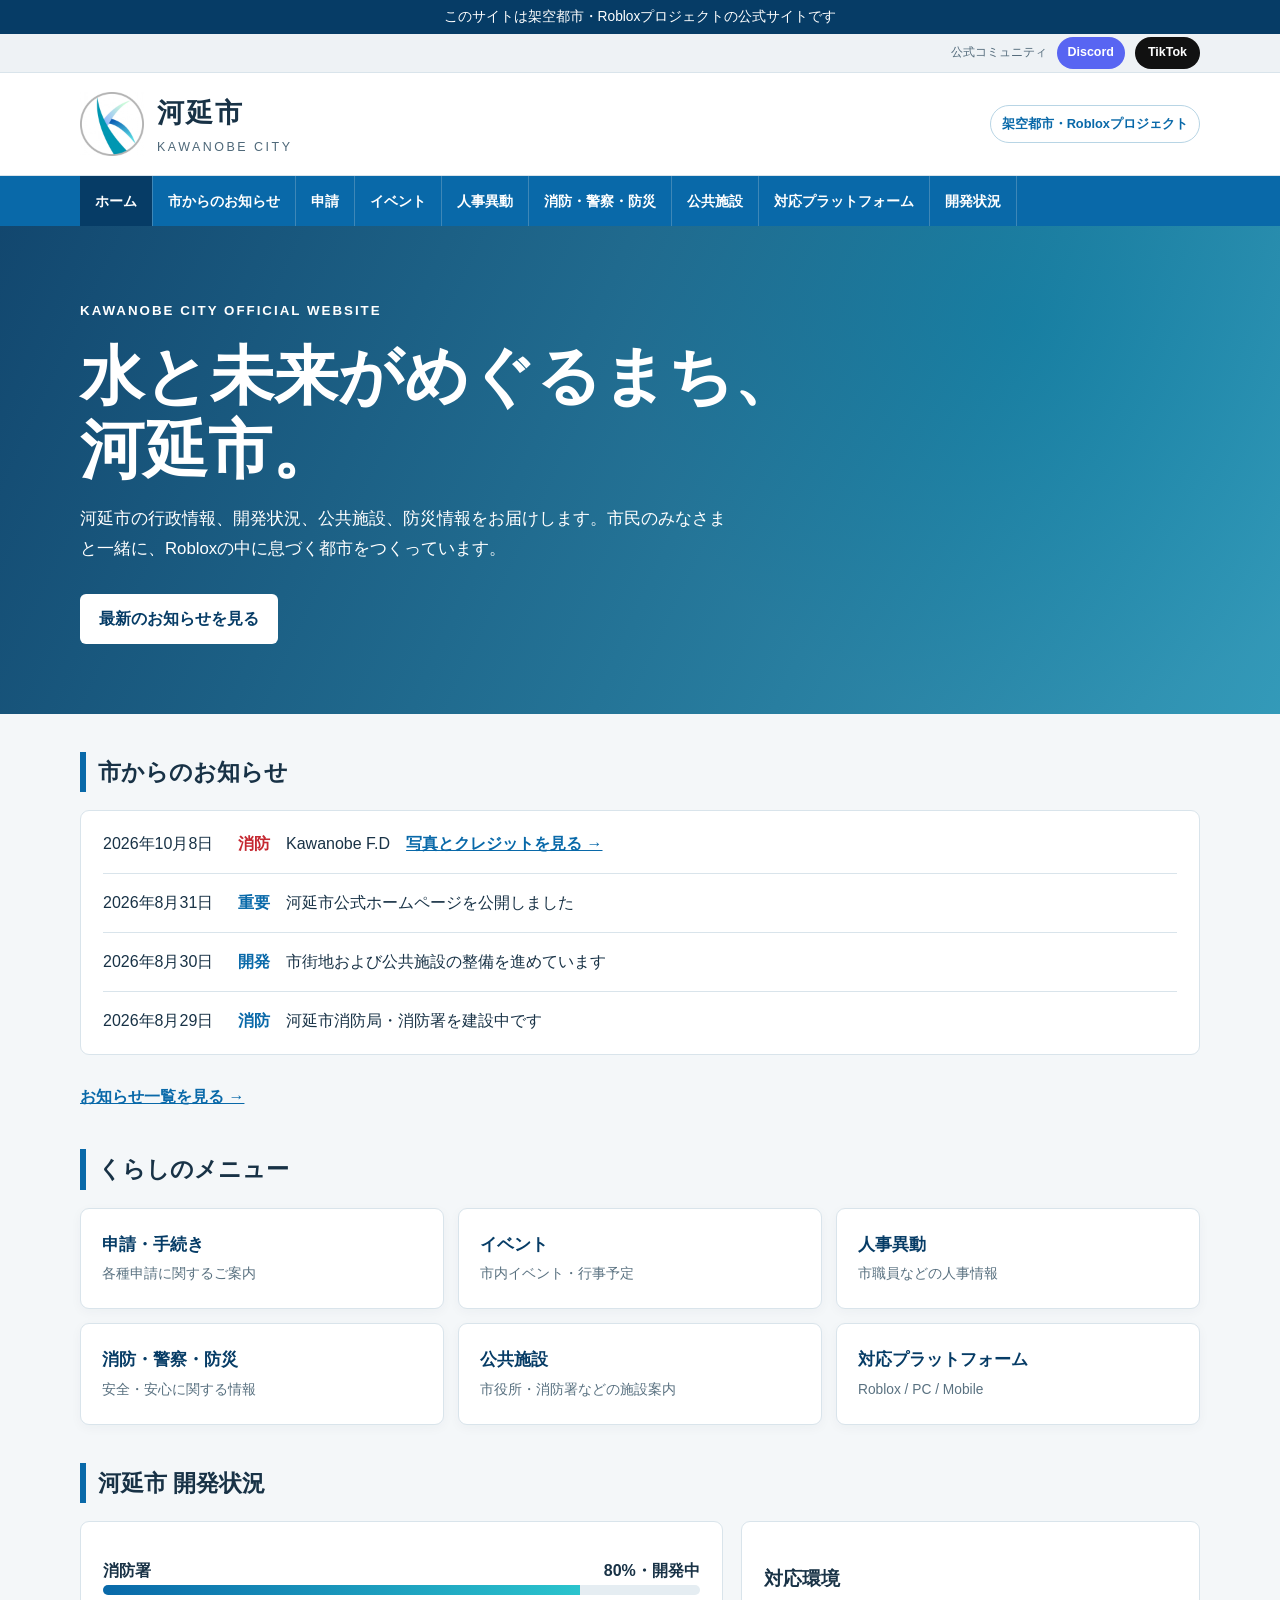
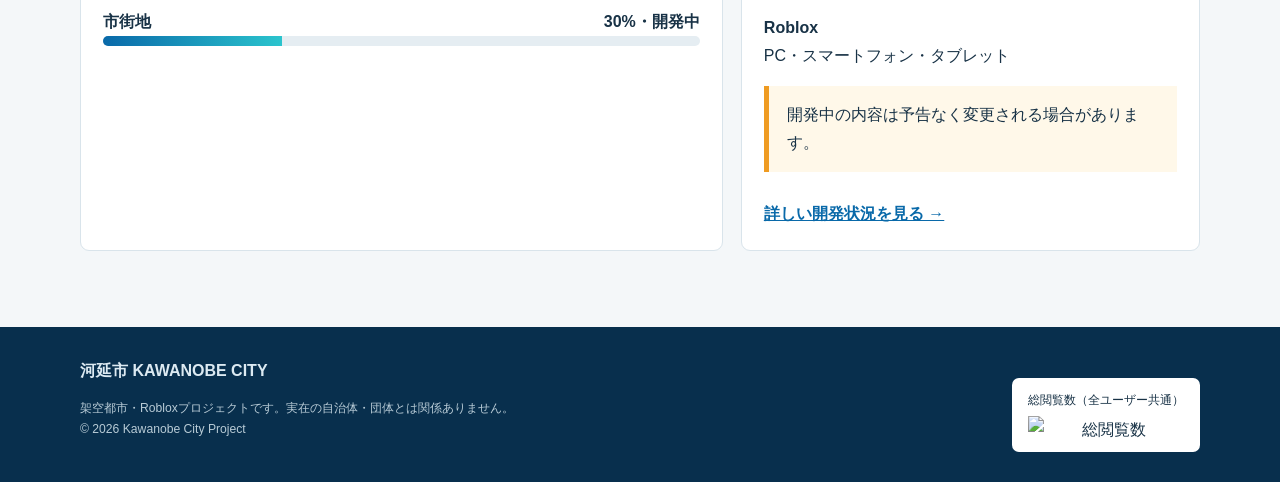
==== commit 463e3807: "Remove completed UI and time system progress items" ====
--- a/index.html
+++ b/index.html
@@ -17,7 +17,7 @@
   <main class="wrap">
     <section class="section"><h2 class="title">市からのお知らせ</h2><div class="news"><article><time>2026年10月8日</time><div><span class="tag fd-tag">消防</span>　Kawanobe F.D　<a class="news-link" href="notices.html#kawanobe-fd">写真とクレジットを見る →</a></div></article><article><time>2026年8月31日</time><div><span class="tag">重要</span>　河延市公式ホームページを公開しました</div></article><article><time>2026年8月30日</time><div><span class="tag">開発</span>　市街地および公共施設の整備を進めています</div></article><article><time>2026年8月29日</time><div><span class="tag">消防</span>　河延市消防局・消防署を建設中です</div></article></div><div class="back-row"><a href="notices.html">お知らせ一覧を見る →</a></div></section>
     <section class="section"><h2 class="title">くらしのメニュー</h2><div class="grid"><a class="card" href="applications.html"><b>申請・手続き</b><span>各種申請に関するご案内</span></a><a class="card" href="events.html"><b>イベント</b><span>市内イベント・行事予定</span></a><a class="card" href="personnel.html"><b>人事異動</b><span>市職員などの人事情報</span></a><a class="card" href="safety.html"><b>消防・警察・防災</b><span>安全・安心に関する情報</span></a><a class="card" href="facilities.html"><b>公共施設</b><span>市役所・消防署などの施設案内</span></a><a class="card" href="platforms.html"><b>対応プラットフォーム</b><span>Roblox / PC / Mobile</span></a></div></section>
-    <section class="section"><h2 class="title">河延市 開発状況</h2><div class="panels"><div class="panel"><div class="status"><div class="status-head"><span>Start UI</span><span>100%・完成</span></div><div class="track"><div class="fill" style="width:100%"></div></div></div><div class="status"><div class="status-head"><span>昼夜・時刻システム</span><span>100%・完成</span></div><div class="track"><div class="fill" style="width:100%"></div></div></div><div class="status"><div class="status-head"><span>消防署</span><span>80%・開発中</span></div><div class="track"><div class="fill" style="width:80%"></div></div></div><div class="status"><div class="status-head"><span>市街地</span><span>30%・開発中</span></div><div class="track"><div class="fill" style="width:30%"></div></div></div></div><div class="panel"><h3>対応環境</h3><p><b>Roblox</b><br>PC・スマートフォン・タブレット</p><div class="alert">開発中の内容は予告なく変更される場合があります。</div><div class="back-row"><a href="development.html">詳しい開発状況を見る →</a></div></div></div></section>
+    <section class="section"><h2 class="title">河延市 開発状況</h2><div class="panels"><div class="panel"><div class="status"><div class="status-head"><span>消防署</span><span>80%・開発中</span></div><div class="track"><div class="fill" style="width:80%"></div></div></div><div class="status"><div class="status-head"><span>市街地</span><span>30%・開発中</span></div><div class="track"><div class="fill" style="width:30%"></div></div></div></div><div class="panel"><h3>対応環境</h3><p><b>Roblox</b><br>PC・スマートフォン・タブレット</p><div class="alert">開発中の内容は予告なく変更される場合があります。</div><div class="back-row"><a href="development.html">詳しい開発状況を見る →</a></div></div></div></section>
   </main>
   <footer><div class="wrap foot"><div><b>河延市 KAWANOBE CITY</b><p class="fine">架空都市・Robloxプロジェクトです。実在の自治体・団体とは関係ありません。<br>© 2026 Kawanobe City Project</p></div><div class="counter"><span>総閲覧数（全ユーザー共通）</span><img src="https://api.visitorbadge.io/api/visitors?path=https%3A%2F%2Fudonatu1117-lang.github.io%2FKawanobe-City%2F&label=VISITORS&labelColor=%23063c66&countColor=%230969a9&style=flat" alt="総閲覧数" referrerpolicy="no-referrer"></div></div></footer>
 </body>
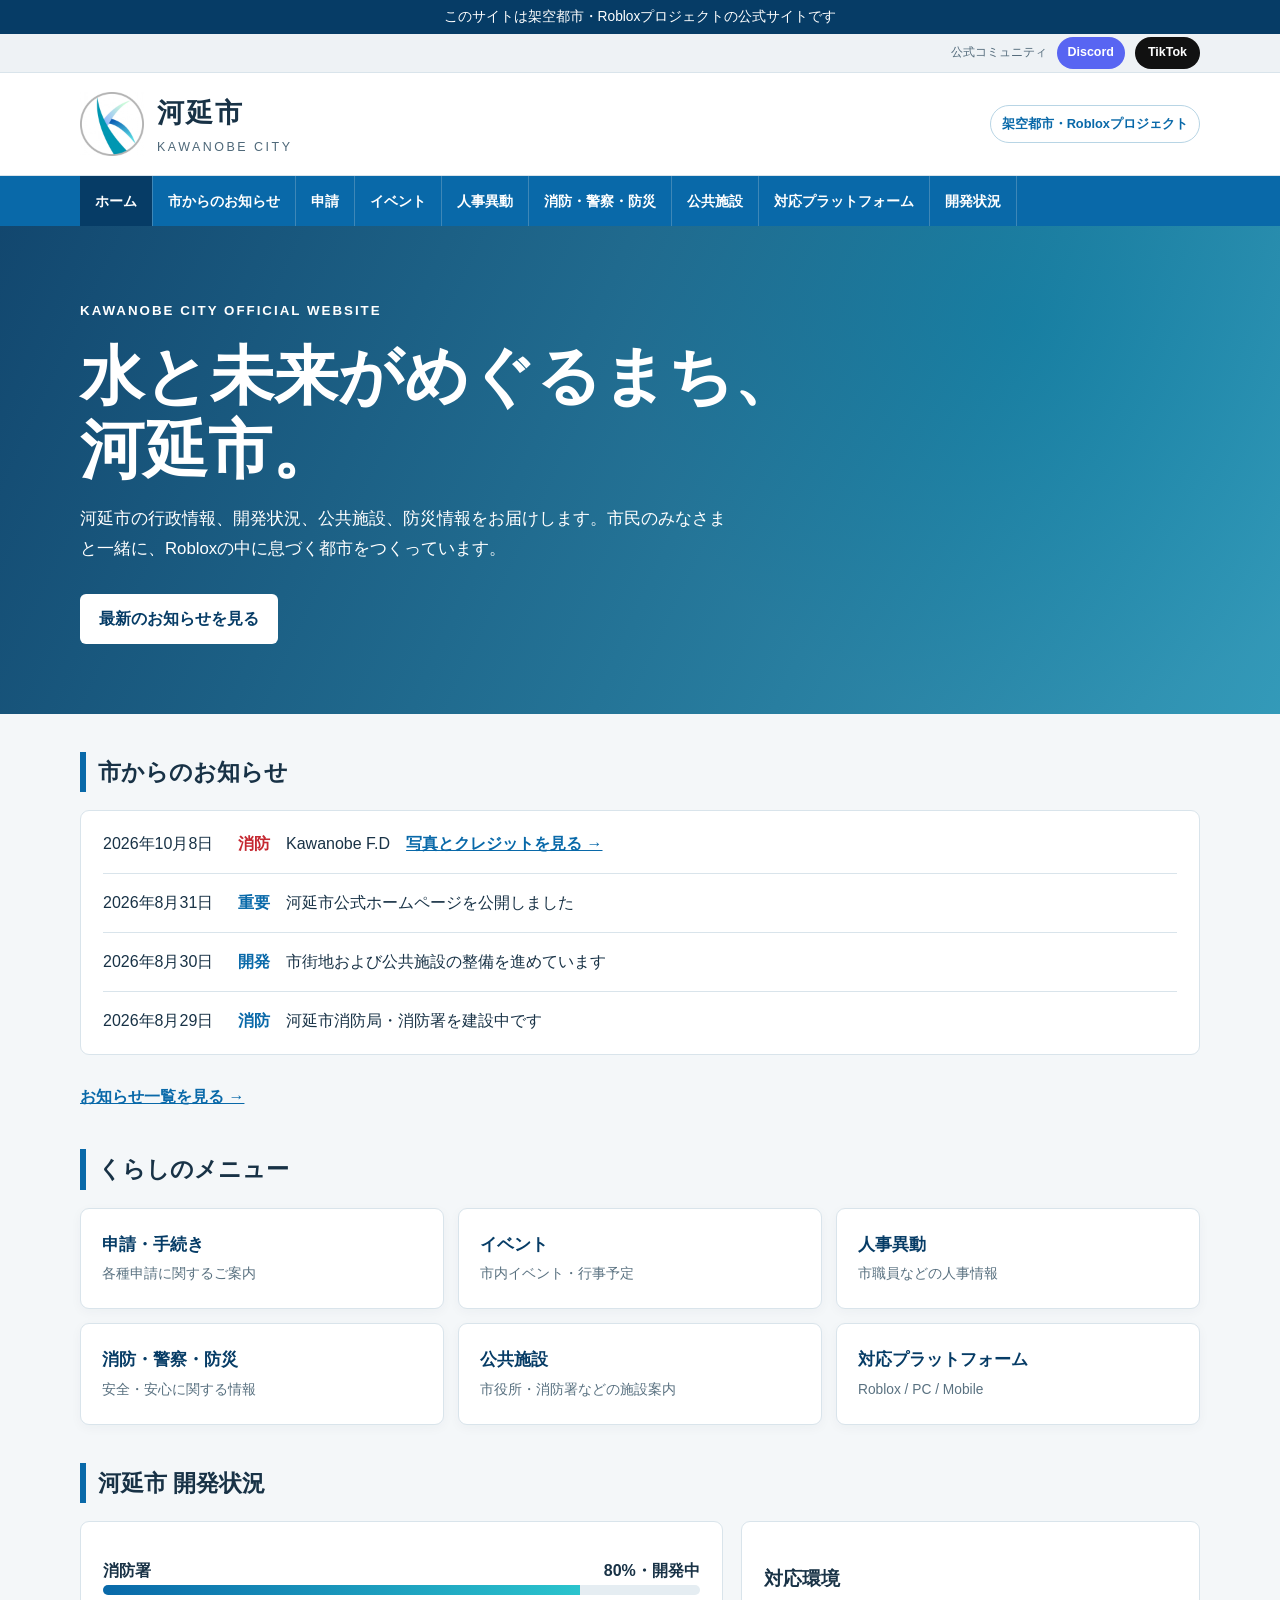
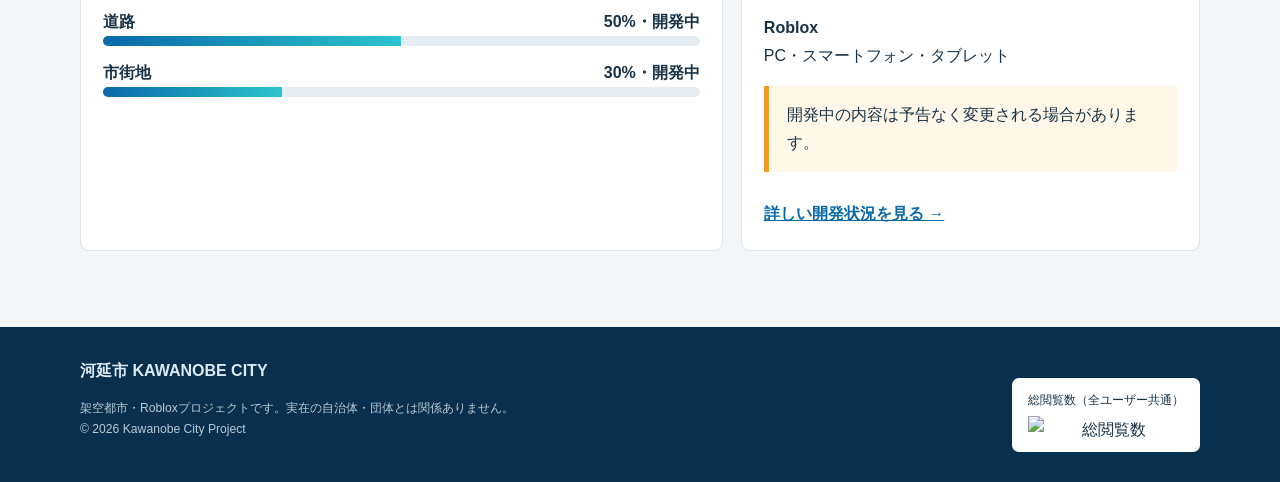
==== commit 648a13e1: "Add road development progress" ====
--- a/index.html
+++ b/index.html
@@ -17,7 +17,7 @@
   <main class="wrap">
     <section class="section"><h2 class="title">市からのお知らせ</h2><div class="news"><article><time>2026年10月8日</time><div><span class="tag fd-tag">消防</span>　Kawanobe F.D　<a class="news-link" href="notices.html#kawanobe-fd">写真とクレジットを見る →</a></div></article><article><time>2026年8月31日</time><div><span class="tag">重要</span>　河延市公式ホームページを公開しました</div></article><article><time>2026年8月30日</time><div><span class="tag">開発</span>　市街地および公共施設の整備を進めています</div></article><article><time>2026年8月29日</time><div><span class="tag">消防</span>　河延市消防局・消防署を建設中です</div></article></div><div class="back-row"><a href="notices.html">お知らせ一覧を見る →</a></div></section>
     <section class="section"><h2 class="title">くらしのメニュー</h2><div class="grid"><a class="card" href="applications.html"><b>申請・手続き</b><span>各種申請に関するご案内</span></a><a class="card" href="events.html"><b>イベント</b><span>市内イベント・行事予定</span></a><a class="card" href="personnel.html"><b>人事異動</b><span>市職員などの人事情報</span></a><a class="card" href="safety.html"><b>消防・警察・防災</b><span>安全・安心に関する情報</span></a><a class="card" href="facilities.html"><b>公共施設</b><span>市役所・消防署などの施設案内</span></a><a class="card" href="platforms.html"><b>対応プラットフォーム</b><span>Roblox / PC / Mobile</span></a></div></section>
-    <section class="section"><h2 class="title">河延市 開発状況</h2><div class="panels"><div class="panel"><div class="status"><div class="status-head"><span>消防署</span><span>80%・開発中</span></div><div class="track"><div class="fill" style="width:80%"></div></div></div><div class="status"><div class="status-head"><span>市街地</span><span>30%・開発中</span></div><div class="track"><div class="fill" style="width:30%"></div></div></div></div><div class="panel"><h3>対応環境</h3><p><b>Roblox</b><br>PC・スマートフォン・タブレット</p><div class="alert">開発中の内容は予告なく変更される場合があります。</div><div class="back-row"><a href="development.html">詳しい開発状況を見る →</a></div></div></div></section>
+    <section class="section"><h2 class="title">河延市 開発状況</h2><div class="panels"><div class="panel"><div class="status"><div class="status-head"><span>消防署</span><span>80%・開発中</span></div><div class="track"><div class="fill" style="width:80%"></div></div></div><div class="status"><div class="status-head"><span>道路</span><span>50%・開発中</span></div><div class="track"><div class="fill" style="width:50%"></div></div></div><div class="status"><div class="status-head"><span>市街地</span><span>30%・開発中</span></div><div class="track"><div class="fill" style="width:30%"></div></div></div></div><div class="panel"><h3>対応環境</h3><p><b>Roblox</b><br>PC・スマートフォン・タブレット</p><div class="alert">開発中の内容は予告なく変更される場合があります。</div><div class="back-row"><a href="development.html">詳しい開発状況を見る →</a></div></div></div></section>
   </main>
   <footer><div class="wrap foot"><div><b>河延市 KAWANOBE CITY</b><p class="fine">架空都市・Robloxプロジェクトです。実在の自治体・団体とは関係ありません。<br>© 2026 Kawanobe City Project</p></div><div class="counter"><span>総閲覧数（全ユーザー共通）</span><img src="https://api.visitorbadge.io/api/visitors?path=https%3A%2F%2Fudonatu1117-lang.github.io%2FKawanobe-City%2F&label=VISITORS&labelColor=%23063c66&countColor=%230969a9&style=flat" alt="総閲覧数" referrerpolicy="no-referrer"></div></div></footer>
 </body>
